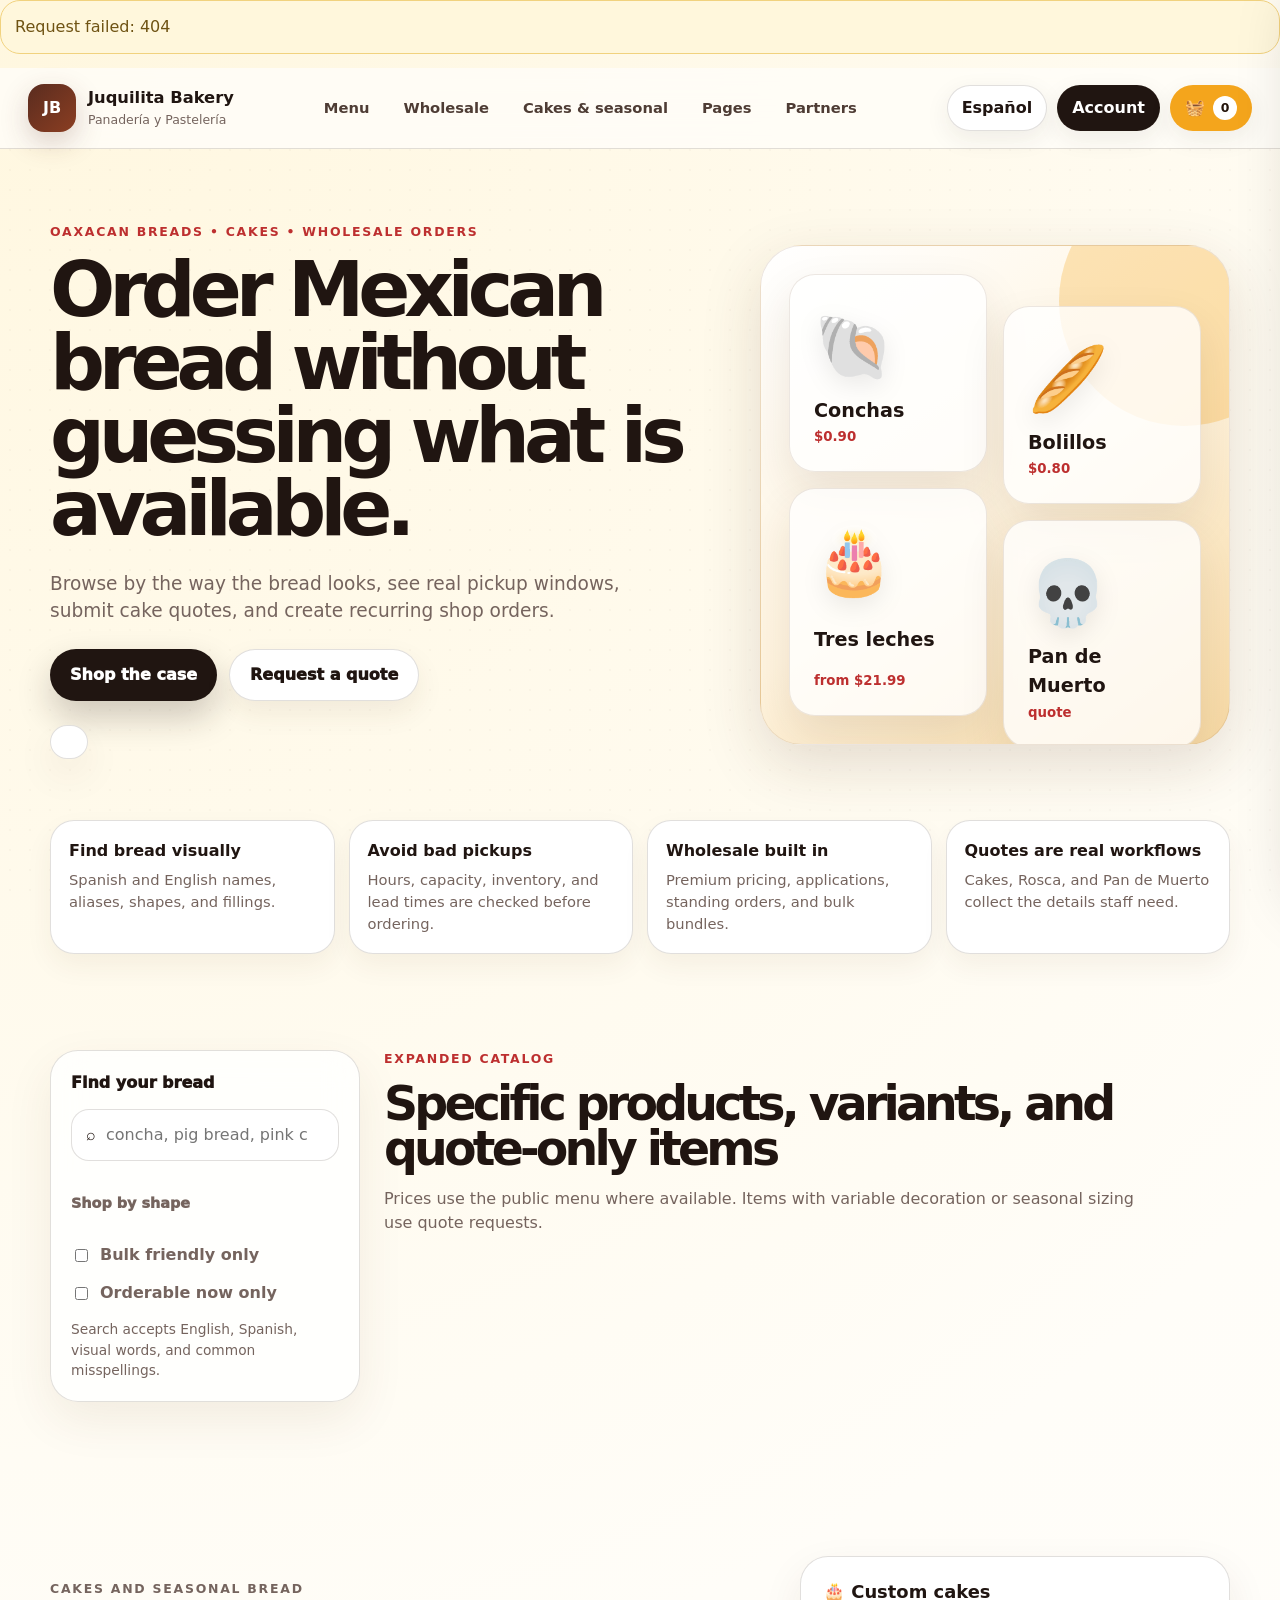
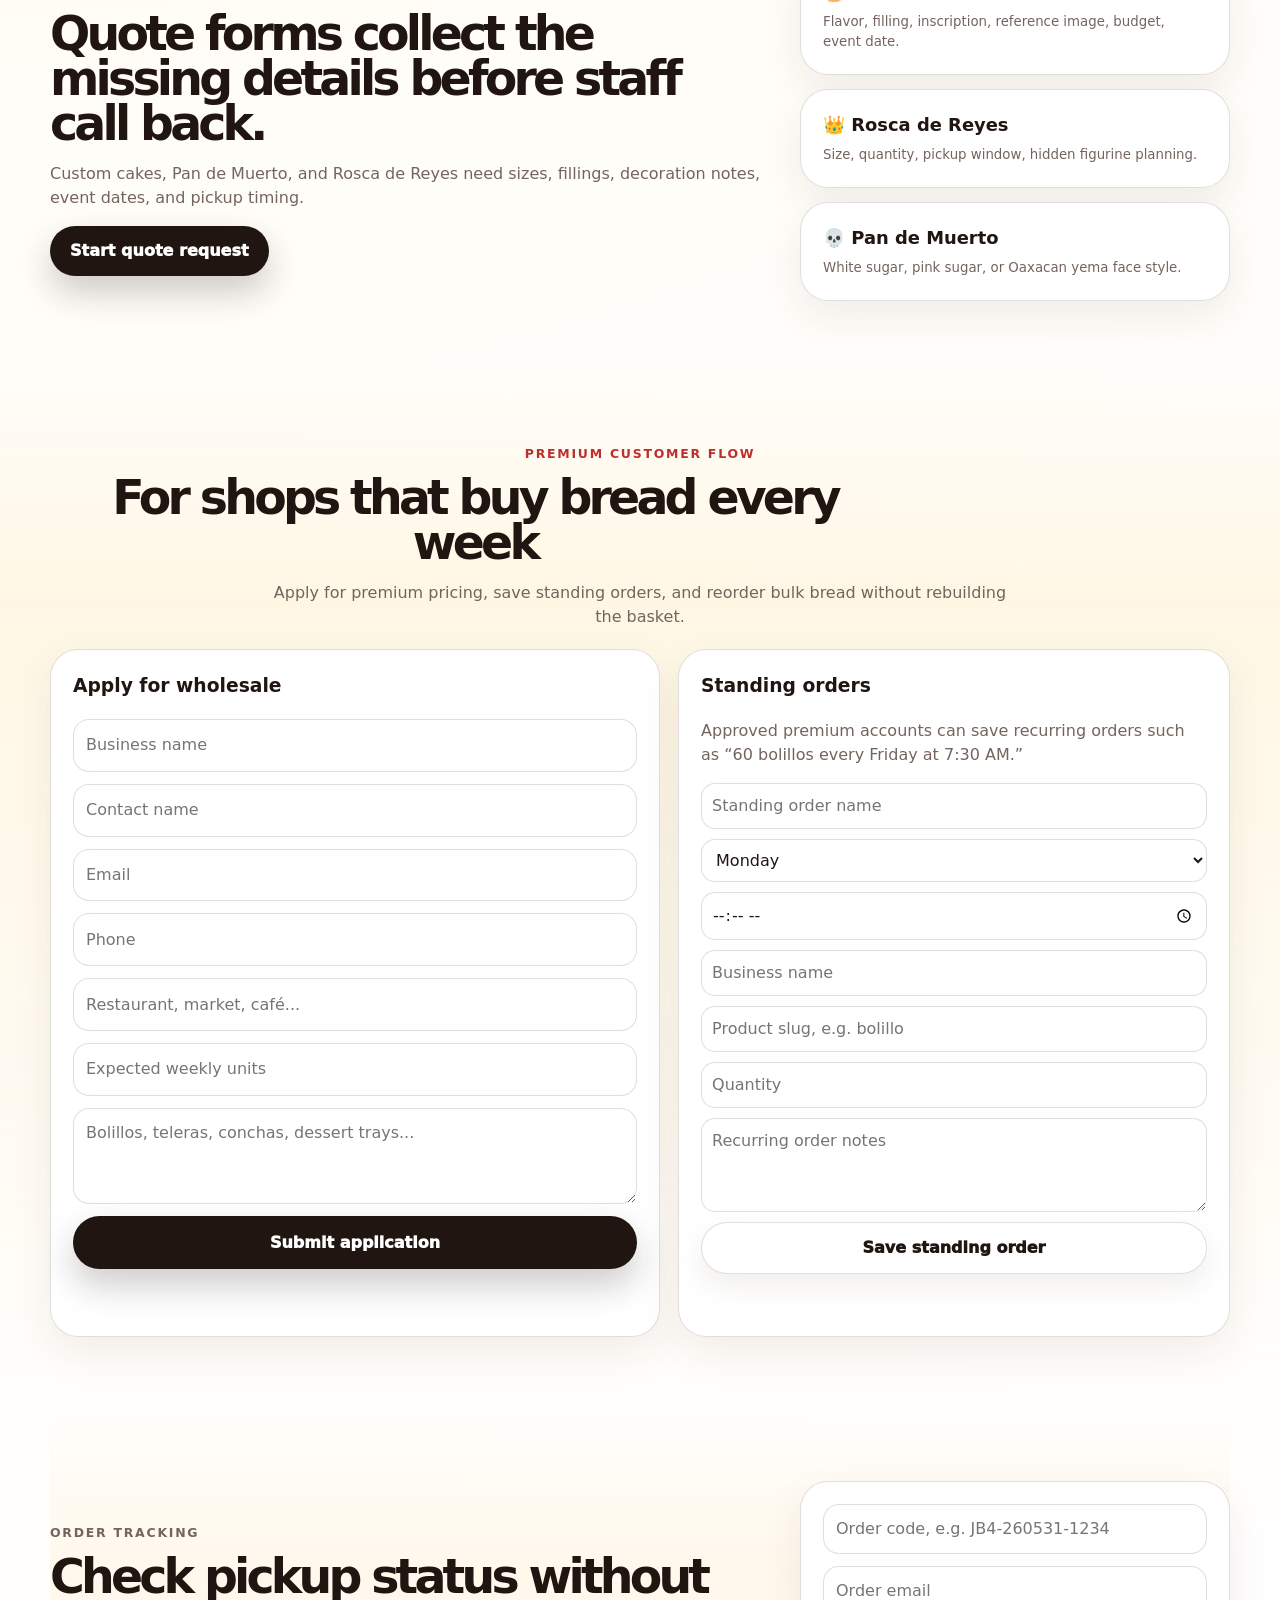
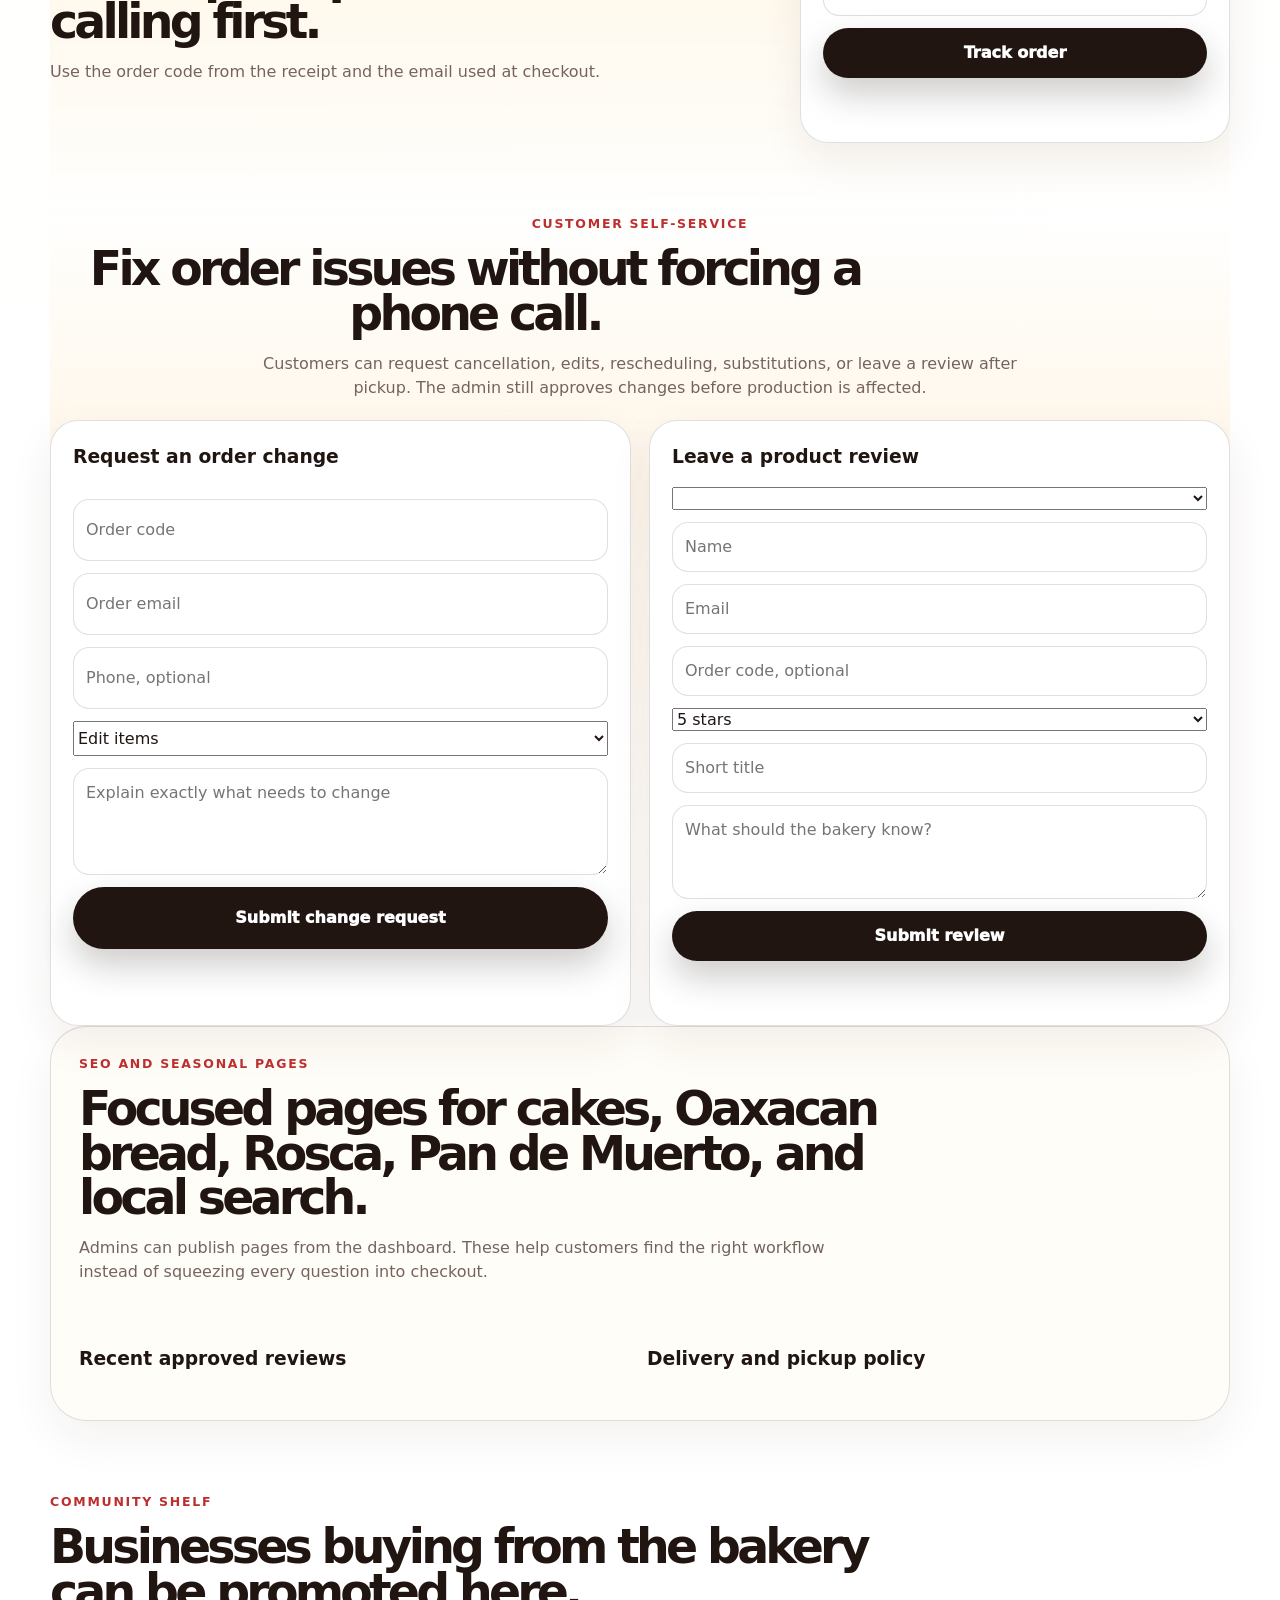
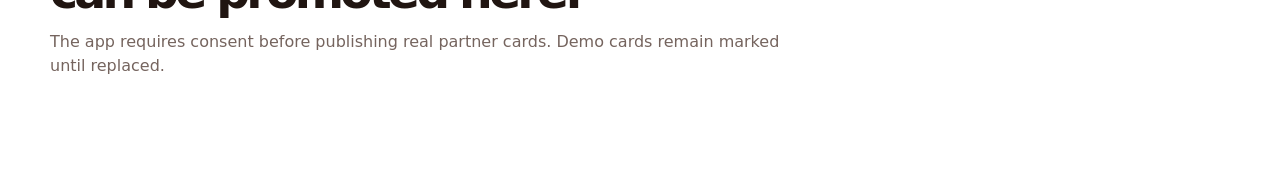
==== public/index.html @ 23509a2d "Initial Juquilita Bakery storefront" ====
<!doctype html>
<html lang="en">
<head>
  <meta charset="utf-8">
  <meta name="viewport" content="width=device-width, initial-scale=1">
  <title>Juquilita Bakery v6 | Panadería y Pastelería</title>
  <meta name="description" content="Bilingual local bakery ordering for Juquilita Bakery with retail, quote, and wholesale workflows.">

  <meta property="og:title" content="Juquilita Bakery | Panadería y Pastelería">
  <meta property="og:description" content="Order Mexican and Oaxacan breads, cakes, desserts, and seasonal specialties from Juquilita Bakery in Morristown, Tennessee.">
  <meta property="og:type" content="website">
  <meta property="og:locale" content="en_US">
  <script type="application/ld+json">
  {
    "@context": "https://schema.org",
    "@type": "Bakery",
    "name": "Juquilita Bakery",
    "alternateName": "Panadería y Pastelería Juquilita Bakery",
    "telephone": "+1-423-307-8244",
    "email": "Juquilitabakery@outlook.com",
    "address": {
      "@type": "PostalAddress",
      "streetAddress": "325 South Cumberland Street",
      "addressLocality": "Morristown",
      "addressRegion": "TN",
      "postalCode": "37813",
      "addressCountry": "US"
    },
    "servesCuisine": ["Mexican bakery", "Oaxacan bread", "Pan dulce"],
    "priceRange": "$"
  }
  </script>
  <link rel="stylesheet" href="styles.css">
</head>
<body>
  <div class="grain"></div>
  <header class="site-header">
    <a class="brand" href="#top" aria-label="Juquilita Bakery home">
      <span class="brand-mark">JB</span>
      <span><strong>Juquilita Bakery</strong><small>Panadería y Pastelería</small></span>
    </a>
    <nav class="top-nav" aria-label="Main navigation">
      <a href="#menu" data-i18n="nav_menu">Menu</a>
      <a href="#wholesale" data-i18n="nav_wholesale">Wholesale</a>
      <a href="#quotes" data-i18n="nav_quotes">Cakes & seasonal</a>
      <a href="#campaigns">Pages</a>
      <a href="#partners" data-i18n="nav_partners">Partners</a>
    </nav>
    <div class="header-actions">
      <button id="languageBtn" class="pill-btn" type="button">Español</button>
      <button id="accountBtn" class="pill-btn solid" type="button" data-i18n="account">Account</button>
      <button id="cartButton" class="cart-button" type="button" aria-label="Open cart"><span>🧺</span><b id="cartCount">0</b></button>
    </div>
  </header>

  <main id="top">
    <section class="hero section-shell">
      <div class="hero-copy">
        <p class="eyebrow" data-i18n="eyebrow">Oaxacan breads • cakes • wholesale orders</p>
        <h1 data-i18n="hero_title">Order Mexican bread without guessing what is available.</h1>
        <p class="hero-text" data-i18n="hero_text">Browse by the way the bread looks, see real pickup windows, submit cake quotes, and create recurring shop orders.</p>
        <div class="hero-actions">
          <a href="#menu" class="primary-action" data-i18n="shop_now">Shop the case</a>
          <button id="openQuoteHero" class="secondary-action" type="button" data-i18n="request_quote">Request a quote</button>
        </div>
        <div id="storeStatus" class="status-card" aria-live="polite"></div>
      </div>
      <div class="hero-board" aria-hidden="true">
        <div class="tile concha"><span>🐚</span><b>Conchas</b><small>$0.90</small></div>
        <div class="tile bolillo"><span>🥖</span><b>Bolillos</b><small>$0.80</small></div>
        <div class="tile cake"><span>🎂</span><b>Tres leches</b><small>from $21.99</small></div>
        <div class="tile muerto"><span>💀</span><b>Pan de Muerto</b><small>quote</small></div>
      </div>
    </section>

    <section class="pain-strip section-shell" aria-label="Checkout improvements">
      <article><strong data-i18n="pain_1_title">Find bread visually</strong><span data-i18n="pain_1">Spanish and English names, aliases, shapes, and fillings.</span></article>
      <article><strong data-i18n="pain_2_title">Avoid bad pickups</strong><span data-i18n="pain_2">Hours, capacity, inventory, and lead times are checked before ordering.</span></article>
      <article><strong data-i18n="pain_3_title">Wholesale built in</strong><span data-i18n="pain_3">Premium pricing, applications, standing orders, and bulk bundles.</span></article>
      <article><strong data-i18n="pain_4_title">Quotes are real workflows</strong><span data-i18n="pain_4">Cakes, Rosca, and Pan de Muerto collect the details staff need.</span></article>
    </section>

    <section id="menu" class="section-shell menu-layout">
      <aside class="filters-panel">
        <div class="panel-title"><span data-i18n="find_bread">Find your bread</span><small id="productCount"></small></div>
        <label class="search-box"><span>⌕</span><input id="searchInput" type="search" autocomplete="off" placeholder="concha, pig bread, pink cookie, bolillo"></label>
        <div id="categoryChips" class="chip-grid"></div>
        <div class="panel-title small-title"><span>Shop by shape</span></div>
        <div id="visualChips" class="chip-grid visual-chip-grid"></div>
        <label class="checkline"><input id="bulkOnly" type="checkbox"> <span data-i18n="bulk_friendly">Bulk friendly only</span></label>
        <label class="checkline"><input id="orderableOnly" type="checkbox"> <span data-i18n="orderable_now">Orderable now only</span></label>
        <div class="mini-note" data-i18n="search_note">Search accepts English, Spanish, visual words, and common misspellings.</div>
      </aside>

      <div class="menu-main">
        <div class="section-heading">
          <p class="eyebrow" data-i18n="catalog_eyebrow">Expanded catalog</p>
          <h2 data-i18n="catalog_title">Specific products, variants, and quote-only items</h2>
          <p data-i18n="catalog_copy">Prices use the public menu where available. Items with variable decoration or seasonal sizing use quote requests.</p>
        </div>
        <div id="promoRail" class="promo-rail"></div>
        <div id="bundleRail" class="bundle-rail"></div>
        <div id="bakeryCaseRail" class="bakery-case-rail"></div>
        <div id="campaignCapacity" class="campaign-capacity"></div>
        <div id="productGrid" class="product-grid" aria-live="polite"></div>
      </div>
    </section>

    <section id="quotes" class="section-shell split-section">
      <div>
        <p class="eyebrow" data-i18n="quote_eyebrow">Cakes and seasonal bread</p>
        <h2 data-i18n="quote_title">Quote forms collect the missing details before staff call back.</h2>
        <p data-i18n="quote_copy">Custom cakes, Pan de Muerto, and Rosca de Reyes need sizes, fillings, decoration notes, event dates, and pickup timing.</p>
        <button class="primary-action" id="openQuoteSection" type="button" data-i18n="start_quote">Start quote request</button>
      </div>
      <div class="quote-card-stack">
        <article><b>🎂 <span data-i18n="cake_quote">Custom cakes</span></b><small data-i18n="cake_quote_desc">Flavor, filling, inscription, reference image, budget, event date.</small></article>
        <article><b>👑 Rosca de Reyes</b><small data-i18n="rosca_quote_desc">Size, quantity, pickup window, hidden figurine planning.</small></article>
        <article><b>💀 Pan de Muerto</b><small data-i18n="muerto_quote_desc">White sugar, pink sugar, or Oaxacan yema face style.</small></article>
      </div>
    </section>

    <section id="wholesale" class="section-shell wholesale-section">
      <div class="section-heading centered">
        <p class="eyebrow" data-i18n="wholesale_eyebrow">Premium customer flow</p>
        <h2 data-i18n="wholesale_title">For shops that buy bread every week</h2>
        <p data-i18n="wholesale_copy">Apply for premium pricing, save standing orders, and reorder bulk bread without rebuilding the basket.</p>
      </div>
      <div class="wholesale-grid">
        <form id="wholesaleForm" class="elevated-form">
          <h3 data-i18n="apply_wholesale">Apply for wholesale</h3>
          <input name="business_name" placeholder="Business name" required>
          <input name="contact_name" placeholder="Contact name" required>
          <input name="email" placeholder="Email" type="email" required>
          <input name="phone" placeholder="Phone" required>
          <input name="business_type" placeholder="Restaurant, market, café..." required>
          <input name="expected_weekly_units" type="number" min="0" placeholder="Expected weekly units">
          <textarea name="requested_products" placeholder="Bolillos, teleras, conchas, dessert trays..."></textarea>
          <button class="primary-action" type="submit" data-i18n="submit_application">Submit application</button>
          <p id="wholesaleMessage" class="form-message"></p>
        </form>
        <div class="standing-card">
          <h3 data-i18n="standing_orders">Standing orders</h3>
          <p data-i18n="standing_copy">Approved premium accounts can save recurring orders such as “60 bolillos every Friday at 7:30 AM.”</p>
          <div id="standingOrders"></div>
          <form id="standingOrderForm" class="admin-form standing-order-form">
            <input name="name" placeholder="Standing order name">
            <select name="weekday"><option value="0">Monday</option><option value="1">Tuesday</option><option value="2">Wednesday</option><option value="3">Thursday</option><option value="4">Friday</option><option value="5">Saturday</option><option value="6">Sunday</option></select>
            <input name="pickup_time" type="time" step="1800">
            <input name="business_name" placeholder="Business name">
            <input name="product_slug" placeholder="Product slug, e.g. bolillo">
            <input name="quantity" type="number" min="1" placeholder="Quantity">
            <textarea name="notes" placeholder="Recurring order notes"></textarea>
            <button class="secondary-action" type="submit">Save standing order</button>
            <p id="standingOrderMessage" class="form-message"></p>
          </form>
        </div>
      </div>
    </section>

    <section id="tracking" class="section-shell split-section tracking-section">
      <div>
        <p class="eyebrow">Order tracking</p>
        <h2>Check pickup status without calling first.</h2>
        <p>Use the order code from the receipt and the email used at checkout.</p>
      </div>
      <form id="trackOrderForm" class="elevated-form">
        <input name="code" placeholder="Order code, e.g. JB4-260531-1234" required>
        <input name="email" type="email" placeholder="Order email" required>
        <button class="primary-action" type="submit">Track order</button>
        <div id="trackOrderResult" class="form-message"></div>
      </form>
    </section>



    <section id="selfservice" class="section-shell selfservice-section">
      <div class="section-heading centered">
        <p class="eyebrow">Customer self-service</p>
        <h2>Fix order issues without forcing a phone call.</h2>
        <p>Customers can request cancellation, edits, rescheduling, substitutions, or leave a review after pickup. The admin still approves changes before production is affected.</p>
      </div>
      <div class="selfservice-grid">
        <form id="orderChangeForm" class="elevated-form">
          <h3>Request an order change</h3>
          <input name="order_code" placeholder="Order code" required>
          <input name="email" type="email" placeholder="Order email" required>
          <input name="phone" placeholder="Phone, optional">
          <select name="request_type"><option value="edit">Edit items</option><option value="reschedule">Reschedule pickup</option><option value="substitution">Approve substitution</option><option value="cancel">Cancel order</option></select>
          <textarea name="reason" placeholder="Explain exactly what needs to change" required></textarea>
          <button class="primary-action" type="submit">Submit change request</button>
          <p id="orderChangeMessage" class="form-message"></p>
        </form>
        <form id="reviewForm" class="elevated-form">
          <h3>Leave a product review</h3>
          <select name="product_slug" id="reviewProduct"></select>
          <input name="customer_name" placeholder="Name" required>
          <input name="customer_email" type="email" placeholder="Email" required>
          <input name="order_code" placeholder="Order code, optional">
          <select name="rating"><option value="5">5 stars</option><option value="4">4 stars</option><option value="3">3 stars</option><option value="2">2 stars</option><option value="1">1 star</option></select>
          <input name="title" placeholder="Short title">
          <textarea name="body" placeholder="What should the bakery know?" required></textarea>
          <button class="primary-action" type="submit">Submit review</button>
          <p id="reviewMessage" class="form-message"></p>
        </form>
      </div>
    </section>

    <section id="campaigns" class="section-shell campaigns-section">
      <div class="section-heading">
        <p class="eyebrow">SEO and seasonal pages</p>
        <h2>Focused pages for cakes, Oaxacan bread, Rosca, Pan de Muerto, and local search.</h2>
        <p>Admins can publish pages from the dashboard. These help customers find the right workflow instead of squeezing every question into checkout.</p>
      </div>
      <div id="seoPagesGrid" class="campaign-grid"></div>
      <div class="grid-two compact-blocks">
        <div><h3>Recent approved reviews</h3><div id="reviewsGrid" class="review-grid"></div></div>
        <div><h3>Delivery and pickup policy</h3><div id="deliveryZones" class="delivery-grid"></div></div>
      </div>
    </section>

    <section id="partners" class="section-shell partners-section">
      <div class="section-heading">
        <p class="eyebrow" data-i18n="partners_eyebrow">Community shelf</p>
        <h2 data-i18n="partners_title">Businesses buying from the bakery can be promoted here.</h2>
        <p data-i18n="partners_copy">The app requires consent before publishing real partner cards. Demo cards remain marked until replaced.</p>
      </div>
      <div id="partnerGrid" class="partner-grid"></div>
    </section>
  </main>

  <aside id="cartDrawer" class="cart-drawer" aria-hidden="true">
    <div class="cart-header"><h2 data-i18n="basket">Basket</h2><button id="closeCart" type="button">×</button></div>
    <div id="cartItems" class="cart-items"></div>
    <div class="cart-summary">
      <label><span data-i18n="promo_code">Promo code</span><input id="promoCode" placeholder="CONCHA10"></label>
      <div class="totals"><span data-i18n="subtotal">Subtotal</span><b id="cartSubtotal">$0.00</b></div>
      <button id="checkoutToggle" class="primary-action full" type="button" data-i18n="checkout">Checkout</button>
    </div>
  </aside>
  <div id="drawerShade" class="drawer-shade"></div>

  <dialog id="accountDialog" class="app-dialog">
    <form method="dialog" class="dialog-close"><button>×</button></form>
    <div class="tabs"><button data-tab="login" class="active" type="button" data-i18n="login">Login</button><button data-tab="register" type="button" data-i18n="register">Register</button><button data-tab="reset" type="button">Reset password</button></div>
    <section data-panel="login" class="tab-panel active">
      <h2 data-i18n="login_title">Login</h2>
      <p class="mini-note" data-i18n="login_note">Demo credentials are in the README. Passwords are intentionally not prefilled.</p>
      <form id="loginForm" class="elevated-form compact">
        <input name="email" type="email" placeholder="email" autocomplete="username" required>
        <input name="password" type="password" placeholder="password" autocomplete="current-password" required>
        <button class="primary-action" type="submit" data-i18n="login">Login</button>
      </form>
    </section>
    <section data-panel="register" class="tab-panel">
      <h2 data-i18n="register_title">Create customer account</h2>
      <form id="registerForm" class="elevated-form compact">
        <input name="name" placeholder="Name" autocomplete="name" required>
        <input name="email" type="email" placeholder="Email" autocomplete="email" required>
        <input name="phone" placeholder="Phone" autocomplete="tel" required>
        <input name="password" type="password" minlength="10" placeholder="Password, 10+ characters" autocomplete="new-password" required>
        <button class="primary-action" type="submit" data-i18n="create_account">Create account</button>
      </form>
    </section>
    <section data-panel="reset" class="tab-panel">
      <h2>Password reset</h2>
      <form id="resetForm" class="elevated-form compact">
        <input name="email" type="email" placeholder="Account email" autocomplete="email" required>
        <button class="primary-action" type="submit">Queue reset message</button>
      </form>
    </section>
    <section id="accountPanel" class="account-panel"></section>
    <p id="authMessage" class="form-message"></p>
  </dialog>

  <dialog id="checkoutDialog" class="app-dialog wide">
    <form method="dialog" class="dialog-close"><button>×</button></form>
    <h2 data-i18n="checkout_title">Pickup checkout</h2>
    <form id="checkoutForm" class="checkout-form">
      <fieldset>
        <legend data-i18n="contact_info">Contact</legend>
        <input name="name" placeholder="Name" autocomplete="name" required>
        <input name="email" type="email" placeholder="Email" autocomplete="email" required>
        <input name="phone" placeholder="Phone" autocomplete="tel" required>
        <input name="business_name" placeholder="Business name for wholesale orders">
      </fieldset>
      <fieldset>
        <legend data-i18n="pickup_info">Pickup</legend>
        <input name="pickup_date" type="date" required>
        <input name="pickup_time" type="time" step="1800" required>
        <select name="payment_method">
          <option value="pay_at_pickup" data-i18n="pay_pickup">Pay at pickup</option>
          <option value="deposit_pending" data-i18n="deposit_pending">Deposit to be collected by staff</option>
          <option value="deposit_card">Create deposit payment placeholder</option>
          <option value="full_card">Create full payment placeholder</option>
        </select>
        <select name="substitution_preference">
          <option value="call_me">Call/text me before substitutions</option>
          <option value="similar_ok">Similar bread is okay</option>
          <option value="refund_item">Refund unavailable items</option>
        </select>
        <select name="customer_language">
          <option value="en">English notifications</option>
          <option value="es">Notificaciones en español</option>
        </select>
        <textarea name="notes" placeholder="Notes for the bakery"></textarea>
      </fieldset>
      <div id="checkoutReview" class="checkout-review"></div>
      <button class="primary-action full" type="submit" data-i18n="place_order">Place pickup order</button>
      <p id="checkoutMessage" class="form-message"></p>
    </form>
  </dialog>

  <dialog id="quoteDialog" class="app-dialog wide">
    <form method="dialog" class="dialog-close"><button>×</button></form>
    <h2 data-i18n="quote_dialog_title">Quote request</h2>
    <form id="quoteForm" class="checkout-form">
      <fieldset>
        <legend data-i18n="quote_item">Item</legend>
        <select name="product_slug" id="quoteProduct"></select>
        <input name="event_type" placeholder="Birthday, wedding, Día de Reyes, Día de Muertos">
        <input name="event_date" type="date">
        <input name="quantity" type="number" min="1" value="1">
      </fieldset>
      <fieldset>
        <legend data-i18n="contact_info">Contact</legend>
        <input name="customer_name" placeholder="Name" required>
        <input name="customer_email" type="email" placeholder="Email" required>
        <input name="customer_phone" placeholder="Phone" required>
        <input name="business_name" placeholder="Business name, optional">
      </fieldset>
      <fieldset>
        <legend data-i18n="details">Details</legend>
        <input name="pickup_date" type="date">
        <input name="pickup_time" type="time" step="1800">
        <input name="budget" placeholder="Budget or target range">
        <input name="flavor" placeholder="Cake flavor or bread style">
        <input name="filling" placeholder="Filling">
        <input name="inscription" placeholder="Cake inscription exactly as written">
        <label class="checkline"><input name="exact_inscription_confirmed" type="checkbox"> I checked the exact spelling for the cake inscription</label>
        <select name="complexity_tier"><option value="">Decoration complexity</option><option value="simple">Simple</option><option value="decorated">Decorated</option><option value="theme">Theme cake</option><option value="quinceanera">Quinceañera</option><option value="wedding">Wedding</option><option value="tiered">Tiered cake</option></select>
        <input name="servings" type="number" min="0" placeholder="Estimated servings">
        <input name="colors" placeholder="Colors">
        <input name="pickup_handling" placeholder="Pickup handling, refrigeration, box size, etc.">
        <input name="reference_url" placeholder="Reference image URL, optional">
        <input name="reference_image_url" placeholder="Uploaded/inspiration image URL, optional">
        <textarea name="style_notes" placeholder="Decoration notes, colors, size, figurines, packaging, deadlines"></textarea>
      </fieldset>
      <button class="primary-action full" type="submit" data-i18n="submit_quote">Submit quote request</button>
      <p id="quoteMessage" class="form-message"></p>
    </form>
  </dialog>

  <template id="productTemplate">
    <article class="product-card">
      <div class="product-art">
        <img class="product-photo" alt="" loading="lazy" decoding="async">
        <div class="photo-coming-soon" role="img" aria-label="" hidden>
          <img src="/imported/website/010-juquilita-bakery-logo.png" alt="" aria-hidden="true">
          <b>Photo coming soon</b>
        </div>
      </div>
      <div class="product-body">
        <div class="product-top"><span class="category-badge"></span><span class="stock-badge"></span></div>
        <h3></h3>
        <p></p>
        <div class="variant-box"></div>
        <div class="allergen-row"></div>
        <div class="product-trust"></div>
        <div class="product-actions"><button class="favorite-btn" type="button">♡ Save</button><button class="details-btn" type="button">Details</button></div>
        <div class="product-foot"><b class="price"></b><button type="button"></button></div>
        <small class="source-line"></small>
      </div>
    </article>
  </template>

  <dialog id="productDialog" class="app-dialog wide">
    <form method="dialog" class="dialog-close"><button>×</button></form>
    <div id="productDetails"></div>
  </dialog>

  <script src="app.js"></script>
</body>
</html>
---- public/styles.css ----
:root{
  --ink:#201511;
  --muted:#75645e;
  --paper:#fffdf8;
  --cream:#fff4df;
  --masa:#f4d08a;
  --marigold:#f4a51c;
  --chile:#bd2f2f;
  --cacao:#5a2c1f;
  --nopal:#28745a;
  --rose:#d86b85;
  --sky:#eaf8ff;
  --line:rgba(42,28,19,.14);
  --shadow:0 20px 60px rgba(73,40,20,.15);
  --radius:28px;
}
*{box-sizing:border-box}
html{scroll-behavior:smooth}
body{margin:0;font-family:Inter,ui-sans-serif,system-ui,-apple-system,Segoe UI,Roboto,Arial,sans-serif;color:var(--ink);background:radial-gradient(circle at top left,#fff7df 0,#fffdf8 34%,#fff 72%);line-height:1.5;min-height:100vh}
button,input,select,textarea{font:inherit;color:inherit}
button{cursor:pointer}
a{color:inherit;text-decoration:none}
.grain{position:fixed;inset:0;pointer-events:none;opacity:.35;background-image:radial-gradient(rgba(94,57,26,.08) 1px,transparent 1px);background-size:20px 20px;z-index:-1}
.site-header{position:sticky;top:0;z-index:40;display:flex;align-items:center;gap:22px;justify-content:space-between;padding:16px 28px;background:rgba(255,253,248,.84);backdrop-filter:blur(18px);border-bottom:1px solid var(--line)}
.brand{display:flex;align-items:center;gap:12px;min-width:max-content}.brand-mark{width:48px;height:48px;border-radius:16px;background:linear-gradient(135deg,var(--cacao),#8b3e22);color:#fff;display:grid;place-items:center;font-weight:900;box-shadow:0 10px 28px rgba(90,44,31,.22)}.brand strong{display:block;font-size:1.02rem}.brand small{display:block;color:var(--muted);font-size:.78rem;margin-top:1px}.top-nav{display:flex;gap:10px;align-items:center;justify-content:center;flex-wrap:wrap}.top-nav a{padding:10px 12px;border-radius:999px;color:#4e3c34;font-weight:700;font-size:.92rem}.top-nav a:hover,.top-nav .admin-link{background:#fff0d2}.header-actions{display:flex;gap:10px;align-items:center}.pill-btn,.cart-button{border:1px solid var(--line);background:#fff;padding:10px 14px;border-radius:999px;font-weight:800;box-shadow:0 8px 24px rgba(52,32,20,.08)}.pill-btn.solid{background:var(--ink);color:white}.cart-button{display:flex;align-items:center;gap:8px;background:var(--marigold);color:#24140a;border-color:transparent}.cart-button b{min-width:24px;height:24px;border-radius:999px;background:#fff;display:grid;place-items:center;font-size:.78rem}.section-shell{width:min(1180px,calc(100% - 32px));margin:0 auto}.hero{display:grid;grid-template-columns:minmax(0,1fr) 470px;gap:38px;align-items:center;padding:74px 0 36px}.eyebrow{text-transform:uppercase;letter-spacing:.14em;font-weight:900;color:var(--chile);font-size:.78rem;margin:0 0 12px}.hero h1,.section-heading h2,.split-section h2{font-size:clamp(2.4rem,6vw,5.7rem);line-height:.95;margin:0;letter-spacing:-.08em;max-width:850px}.hero-text{font-size:1.16rem;color:var(--muted);max-width:620px;margin:24px 0}.hero-actions{display:flex;gap:12px;flex-wrap:wrap}.primary-action,.secondary-action{border:0;border-radius:999px;padding:13px 20px;font-weight:950;display:inline-flex;align-items:center;justify-content:center;gap:8px}.primary-action{background:var(--ink);color:white;box-shadow:0 16px 34px rgba(32,21,17,.22)}.secondary-action{background:#fff;border:1px solid var(--line);box-shadow:0 12px 28px rgba(80,45,20,.08)}.primary-action.full{width:100%}.status-card{margin-top:24px;background:#fff;border:1px solid var(--line);border-radius:22px;padding:16px 18px;box-shadow:0 15px 40px rgba(76,43,17,.08);display:inline-flex;gap:12px;align-items:center}.status-dot{width:12px;height:12px;border-radius:50%;background:var(--nopal);box-shadow:0 0 0 7px rgba(40,116,90,.12)}.status-dot.closed{background:var(--chile);box-shadow:0 0 0 7px rgba(189,47,47,.12)}.hero-board{min-height:500px;border-radius:42px;background:linear-gradient(145deg,#fff 0,#fff4df 52%,#f7d9a3 100%);border:1px solid rgba(98,53,18,.12);box-shadow:var(--shadow);position:relative;overflow:hidden;padding:28px;display:grid;grid-template-columns:1fr 1fr;gap:16px}.hero-board:before{content:"";position:absolute;inset:-70px -80px auto auto;width:250px;height:250px;border-radius:50%;background:rgba(244,165,28,.28)}.tile{position:relative;border-radius:26px;background:rgba(255,255,255,.78);border:1px solid rgba(100,59,26,.12);padding:24px;display:flex;flex-direction:column;justify-content:space-between;box-shadow:0 20px 45px rgba(68,40,20,.1)}.tile span{font-size:4rem;filter:drop-shadow(0 8px 12px rgba(0,0,0,.08))}.tile b{font-size:1.2rem}.tile small{font-weight:900;color:var(--chile)}.tile.bolillo,.tile.muerto{transform:translateY(32px)}.pain-strip{display:grid;grid-template-columns:repeat(4,1fr);gap:14px;padding:18px 0 62px}.pain-strip article{background:#fff;border:1px solid var(--line);border-radius:24px;padding:18px;box-shadow:0 12px 28px rgba(80,45,20,.06)}.pain-strip strong{display:block;font-size:1rem}.pain-strip span{display:block;color:var(--muted);font-size:.92rem;margin-top:6px}.menu-layout{display:grid;grid-template-columns:310px minmax(0,1fr);gap:24px;align-items:start;padding:34px 0 82px}.filters-panel{position:sticky;top:94px;background:rgba(255,255,255,.82);border:1px solid var(--line);border-radius:var(--radius);padding:20px;box-shadow:0 18px 48px rgba(84,45,18,.08);backdrop-filter:blur(16px)}.panel-title{display:flex;justify-content:space-between;align-items:baseline;font-weight:950;margin-bottom:14px}.panel-title small{color:var(--muted);font-weight:800}.search-box{display:flex;align-items:center;gap:8px;background:#fff;border:1px solid var(--line);border-radius:18px;padding:12px 14px;margin-bottom:14px}.search-box input{border:0;outline:0;background:transparent;width:100%}.chip-grid{display:grid;gap:8px}.chip{border:1px solid var(--line);background:#fff;border-radius:999px;padding:9px 12px;text-align:left;font-weight:800;color:#4e3c34}.chip.active{background:var(--ink);color:#fff}.checkline{display:flex;gap:9px;align-items:center;margin-top:14px;color:var(--muted);font-weight:750}.mini-note{font-size:.86rem;color:var(--muted);margin-top:14px}.section-heading{margin-bottom:20px}.section-heading h2,.split-section h2{font-size:clamp(2rem,3.7vw,4rem)}.section-heading p:not(.eyebrow),.split-section p{color:var(--muted);max-width:760px}.centered{text-align:center}.centered p{margin-left:auto;margin-right:auto}.promo-rail,.bundle-rail{display:grid;grid-template-columns:repeat(auto-fit,minmax(220px,1fr));gap:12px;margin-bottom:14px}.promo-card,.bundle-card{background:#201511;color:#fff;border-radius:22px;padding:16px;box-shadow:0 12px 30px rgba(32,21,17,.15)}.bundle-card{background:#fff;color:var(--ink);border:1px solid var(--line)}.promo-card small,.bundle-card small{display:block;color:rgba(255,255,255,.7);margin-top:4px}.bundle-card small{color:var(--muted)}.bundle-card button{margin-top:12px;border:0;background:#fff0d2;border-radius:999px;padding:8px 12px;font-weight:900}.product-grid{display:grid;grid-template-columns:repeat(auto-fill,minmax(255px,1fr));gap:16px}.product-card{background:#fff;border:1px solid var(--line);border-radius:30px;overflow:hidden;box-shadow:0 16px 38px rgba(64,36,17,.08);display:flex;flex-direction:column;min-height:415px}.product-art{height:146px;background:radial-gradient(circle at 26% 25%,rgba(255,255,255,.8),transparent 32%),linear-gradient(135deg,#fff4df,#f3b15a);display:grid;place-items:center;position:relative}.product-art:after{content:"";position:absolute;inset:auto 18px 14px 18px;height:18px;border-radius:50%;background:rgba(83,42,15,.11);filter:blur(4px)}.product-art span{font-size:4.4rem;z-index:1}.product-body{padding:16px;display:flex;flex-direction:column;gap:10px;flex:1}.product-top{display:flex;justify-content:space-between;gap:8px;align-items:center}.category-badge,.stock-badge{font-size:.72rem;font-weight:950;border-radius:999px;padding:5px 8px;background:#fff1d5;color:#5c371c}.stock-badge.low{background:#ffe4e4;color:#8c1b1b}.stock-badge.quote{background:#e9f7ef;color:#12603f}.product-card h3{margin:0;font-size:1.12rem;line-height:1.15}.product-card p{margin:0;color:var(--muted);font-size:.91rem}.variant-box{display:grid;gap:6px;margin-top:auto}.variant-box select{width:100%;border:1px solid var(--line);border-radius:14px;padding:9px;background:#fff}.product-foot{display:flex;gap:10px;align-items:center;justify-content:space-between;margin-top:4px}.price{font-size:1.16rem}.product-foot button{border:0;background:var(--ink);color:#fff;border-radius:999px;padding:10px 13px;font-weight:950}.product-foot button.quote{background:var(--nopal)}.source-line{color:#9b867a;font-size:.72rem}.split-section,.wholesale-section,.partners-section{padding:72px 0}.split-section{display:grid;grid-template-columns:minmax(0,1fr) 430px;gap:32px;align-items:center}.quote-card-stack{display:grid;gap:14px}.quote-card-stack article,.standing-card,.elevated-form{background:#fff;border:1px solid var(--line);border-radius:28px;padding:22px;box-shadow:0 16px 42px rgba(75,42,20,.08)}.quote-card-stack b{display:block;font-size:1.12rem}.quote-card-stack small{display:block;color:var(--muted);margin-top:6px}.wholesale-section{background:linear-gradient(180deg,transparent,#fff7e4 22%,transparent);width:100%;max-width:none}.wholesale-section>.section-heading,.wholesale-grid{width:min(1180px,calc(100% - 32px));margin-left:auto;margin-right:auto}.wholesale-grid{display:grid;grid-template-columns:1.05fr .95fr;gap:18px}.elevated-form{display:grid;gap:12px}.elevated-form.compact{box-shadow:none;border:0;padding:0}.elevated-form h3{margin:0 0 4px}.elevated-form input,.elevated-form textarea,.checkout-form input,.checkout-form textarea,.checkout-form select{width:100%;border:1px solid var(--line);border-radius:16px;padding:12px;background:#fff;outline-color:var(--marigold)}textarea{min-height:94px;resize:vertical}.form-message{min-height:22px;font-weight:850;color:var(--nopal);margin:8px 0 0}.form-message.error{color:var(--chile)}.standing-card h3{margin-top:0}.standing-card p{color:var(--muted)}.standing-list{display:grid;gap:10px}.standing-list article{background:#fff8eb;border:1px solid var(--line);border-radius:18px;padding:12px}.partner-grid{display:grid;grid-template-columns:repeat(auto-fit,minmax(240px,1fr));gap:16px}.partner-card{background:#fff;border:1px solid var(--line);border-radius:28px;padding:20px;box-shadow:0 16px 38px rgba(64,36,17,.08)}.partner-card h3{margin:.2rem 0}.partner-card p{color:var(--muted)}.partner-card .demo{display:inline-block;background:#ffe4e4;color:#8c1b1b;border-radius:999px;padding:4px 8px;font-size:.72rem;font-weight:950}.cart-drawer{position:fixed;top:0;right:0;width:min(430px,100%);height:100vh;background:#fff;z-index:70;box-shadow:-20px 0 60px rgba(32,21,17,.22);transform:translateX(110%);transition:.24s ease;display:flex;flex-direction:column}.cart-drawer.open{transform:none}.drawer-shade{position:fixed;inset:0;background:rgba(32,21,17,.35);z-index:60;display:none}.drawer-shade.open{display:block}.cart-header{display:flex;justify-content:space-between;align-items:center;padding:20px;border-bottom:1px solid var(--line)}.cart-header h2{margin:0}.cart-header button{border:0;background:#fff0d2;border-radius:50%;width:38px;height:38px;font-size:1.5rem}.cart-items{padding:16px;overflow:auto;flex:1;display:grid;gap:12px}.cart-line{border:1px solid var(--line);border-radius:20px;padding:12px;background:#fffaf0}.cart-line-top{display:flex;justify-content:space-between;gap:12px}.cart-line small{color:var(--muted)}.qty-row{display:flex;gap:8px;align-items:center;margin-top:10px}.qty-row button{border:1px solid var(--line);background:#fff;border-radius:10px;width:32px;height:32px;font-weight:950}.cart-summary{border-top:1px solid var(--line);padding:18px;display:grid;gap:12px}.cart-summary label{display:grid;gap:6px;font-weight:850;color:var(--muted)}.cart-summary input{border:1px solid var(--line);border-radius:14px;padding:11px}.totals{display:flex;justify-content:space-between;font-size:1.1rem}.app-dialog{width:min(560px,calc(100% - 24px));border:0;border-radius:32px;padding:28px;box-shadow:0 24px 80px rgba(32,21,17,.28);background:#fff}.app-dialog.wide{width:min(860px,calc(100% - 24px))}.app-dialog::backdrop{background:rgba(32,21,17,.45);backdrop-filter:blur(4px)}.dialog-close{position:absolute;right:16px;top:16px}.dialog-close button{border:0;width:38px;height:38px;border-radius:50%;background:#fff0d2;font-size:1.35rem}.tabs{display:flex;gap:8px;margin-bottom:16px}.tabs button{border:1px solid var(--line);background:#fff;border-radius:999px;padding:9px 14px;font-weight:900}.tabs button.active{background:var(--ink);color:#fff}.tab-panel{display:none}.tab-panel.active{display:block}.account-panel{margin-top:18px;border-top:1px solid var(--line);padding-top:18px}.account-card{background:#fff8eb;border:1px solid var(--line);border-radius:20px;padding:14px}.checkout-form{display:grid;gap:16px}.checkout-form fieldset{border:1px solid var(--line);border-radius:24px;padding:18px;display:grid;grid-template-columns:repeat(2,1fr);gap:12px}.checkout-form legend{font-weight:950;padding:0 8px}.checkout-form textarea,.checkout-form input[name="reference_url"],.checkout-form input[name="inscription"]{grid-column:1/-1}.checkout-review{background:#fff8eb;border:1px solid var(--line);border-radius:20px;padding:14px}.review-line{display:flex;justify-content:space-between;gap:12px;margin:6px 0}.empty-state{background:#fff;border:1px dashed var(--line);border-radius:24px;padding:24px;text-align:center;color:var(--muted)}
body.admin-page{background:#f7f2ea}.admin-shell{width:min(1440px,calc(100% - 28px));margin:0 auto;padding:24px 0 70px}.admin-hero{display:flex;justify-content:space-between;gap:16px;align-items:center;background:#fff;border:1px solid var(--line);border-radius:30px;padding:22px;box-shadow:var(--shadow);margin-bottom:18px}.admin-hero h1{margin:0;font-size:clamp(2rem,4vw,3.7rem);letter-spacing:-.06em}.admin-grid{display:grid;grid-template-columns:270px minmax(0,1fr);gap:18px}.admin-sidebar{position:sticky;top:88px;background:#fff;border:1px solid var(--line);border-radius:26px;padding:16px;height:max-content}.admin-sidebar button{display:block;width:100%;text-align:left;border:0;background:transparent;border-radius:14px;padding:11px 12px;font-weight:900;color:#5e4a41}.admin-sidebar button.active{background:var(--ink);color:#fff}.admin-main{display:grid;gap:18px}.metric-grid{display:grid;grid-template-columns:repeat(auto-fit,minmax(170px,1fr));gap:12px}.metric{background:#fff;border:1px solid var(--line);border-radius:22px;padding:16px;box-shadow:0 12px 28px rgba(80,45,20,.06)}.metric b{font-size:1.8rem;display:block}.admin-panel{background:#fff;border:1px solid var(--line);border-radius:26px;padding:18px;box-shadow:0 12px 30px rgba(80,45,20,.06);overflow:hidden}.admin-panel h2{margin:0 0 14px}.admin-section{display:none}.admin-section.active{display:block}.table-wrap{overflow:auto}.data-table{width:100%;border-collapse:collapse;font-size:.9rem}.data-table th,.data-table td{padding:10px;border-bottom:1px solid var(--line);text-align:left;vertical-align:top}.data-table th{font-size:.78rem;text-transform:uppercase;letter-spacing:.08em;color:var(--muted)}.data-table select,.data-table input,.data-table textarea{border:1px solid var(--line);border-radius:10px;padding:8px;background:#fff}.small-button{border:0;border-radius:999px;background:var(--ink);color:#fff;padding:8px 12px;font-weight:900}.grid-two{display:grid;grid-template-columns:1fr 1fr;gap:14px}.admin-form{display:grid;gap:10px}.admin-form input,.admin-form textarea,.admin-form select{width:100%;border:1px solid var(--line);border-radius:14px;padding:10px;background:#fff}.warning-box{background:#fff7dc;border:1px solid #f1d27e;border-radius:20px;padding:14px;color:#6f5313;margin-bottom:14px}.danger-text{color:var(--chile);font-weight:900}.success-text{color:var(--nopal);font-weight:900}
@media(max-width:960px){.site-header{flex-wrap:wrap}.top-nav{order:3;width:100%;justify-content:flex-start}.hero,.menu-layout,.split-section,.wholesale-grid,.admin-grid,.grid-two{grid-template-columns:1fr}.filters-panel,.admin-sidebar{position:static}.hero-board{min-height:380px}.pain-strip{grid-template-columns:1fr 1fr}.checkout-form fieldset{grid-template-columns:1fr}}
@media(max-width:620px){.site-header{padding:12px 14px}.brand small,.top-nav a.admin-link{display:none}.section-shell{width:min(100% - 20px,1180px)}.hero h1{font-size:2.55rem}.hero-board{grid-template-columns:1fr 1fr;padding:14px}.tile{padding:14px}.tile span{font-size:2.7rem}.pain-strip{grid-template-columns:1fr}.product-grid{grid-template-columns:1fr}.header-actions{width:100%;justify-content:space-between}.cart-drawer{width:100%}.admin-hero{display:block}.app-dialog{padding:22px 16px}}

.admin-toolbar{display:grid;grid-template-columns:180px 180px minmax(220px,1fr) auto;gap:10px;margin:0 0 14px}.admin-toolbar input,.admin-toolbar select{border:1px solid var(--line);border-radius:14px;padding:10px;background:#fff}.metric-grid.compact{margin:0 0 14px}.thumb{width:74px;height:56px;object-fit:cover;border-radius:12px;border:1px solid var(--line);background:#fff8eb}.standing-order-form{margin-top:16px}.tracking-section{background:linear-gradient(180deg,transparent,#fff8eb 40%,transparent)}code{background:#fff3d6;border:1px solid var(--line);border-radius:8px;padding:1px 6px}.receipt-page{background:#f8f4ed;color:#231914}.receipt{width:min(820px,calc(100% - 28px));margin:28px auto;background:#fff;border:1px solid var(--line);border-radius:24px;padding:28px;box-shadow:var(--shadow)}.receipt header{border-bottom:2px solid var(--ink);margin-bottom:18px}.receipt h1{font-family:Georgia,serif;font-size:2.4rem;margin:.1rem 0}.receipt-meta{display:grid;grid-template-columns:repeat(auto-fit,minmax(160px,1fr));gap:12px;margin-bottom:16px}.receipt-meta div{background:#fff8eb;border:1px solid var(--line);border-radius:16px;padding:12px}.receipt-meta b,.receipt-meta span{display:block}.receipt-totals{margin-left:auto;width:min(340px,100%)}.receipt-totals p{display:flex;justify-content:space-between;border-bottom:1px solid var(--line);padding:8px 0;margin:0}.receipt footer{margin-top:22px;border-top:1px solid var(--line);padding-top:14px;color:var(--muted)}.ticket ol{font-size:1.15rem;line-height:1.5}.ticket li{margin-bottom:10px}.no-print{margin-top:18px}@media print{.site-header,.no-print,.admin-sidebar,.admin-toolbar{display:none!important}.receipt{box-shadow:none;border:0;margin:0;width:100%;padding:0}.receipt-page{background:#fff}.admin-grid{display:block}.admin-shell{width:100%;padding:0}.admin-panel{box-shadow:none;border:0}}
@media(max-width:780px){.admin-toolbar{grid-template-columns:1fr}.thumb{width:58px;height:46px}}

/* v4 customer self-service, campaign, review, and label polish */
.selfservice-section{background:linear-gradient(180deg,transparent,#fff8ed 24%,transparent)}.selfservice-grid{display:grid;grid-template-columns:1fr 1fr;gap:18px}.campaigns-section{background:#fffdf8;border:1px solid var(--line);border-radius:36px;padding:28px;box-shadow:0 18px 46px rgba(75,42,20,.06)}.campaign-grid{display:grid;grid-template-columns:repeat(auto-fit,minmax(220px,1fr));gap:14px;margin:20px 0}.campaign-card{display:grid;gap:8px;text-decoration:none;color:inherit;background:#fff;border:1px solid var(--line);border-radius:24px;padding:18px;box-shadow:0 12px 28px rgba(80,45,20,.06)}.campaign-card b{font-size:1.05rem}.campaign-card small{color:var(--muted);line-height:1.35}.campaign-card span{font-weight:900;color:var(--nopal);font-size:.82rem}.compact-blocks{margin-top:22px}.review-grid,.delivery-grid{display:grid;gap:10px}.review-card,.delivery-card{background:#fff;border:1px solid var(--line);border-radius:18px;padding:14px}.review-card b{color:#9b5d00;letter-spacing:.06em}.review-card strong,.delivery-card b{display:block;margin:4px 0}.review-card p,.delivery-card p{color:var(--muted);margin:.4rem 0}.delivery-card span{display:inline-block;border-radius:999px;background:#fff2ce;padding:3px 8px;font-size:.75rem;font-weight:900}.product-actions{display:flex;gap:8px;margin:10px 0}.favorite-btn,.details-btn,.small-inline{border:1px solid var(--line);background:#fff;border-radius:999px;padding:7px 10px;font-weight:900;color:#5e4a41}.allergen-row{display:flex;gap:6px;flex-wrap:wrap;min-height:22px}.allergen-row span{background:#f0f7ec;border:1px solid #d4e9cb;border-radius:999px;padding:3px 8px;font-size:.72rem;font-weight:900;color:#315c2a}.detail-layout{display:grid;grid-template-columns:300px minmax(0,1fr);gap:24px}.product-art.large{height:280px;border-radius:30px}.seo-page{padding-top:48px}.seo-page h1{font-size:clamp(2.4rem,6vw,5rem);letter-spacing:-.06em}.seo-card{background:#fff;border:1px solid var(--line);border-radius:28px;padding:22px;box-shadow:0 14px 38px rgba(75,42,20,.06);margin:16px 0}.label-sheet{width:min(1100px,calc(100% - 28px));margin:24px auto}.label-grid{display:grid;grid-template-columns:repeat(auto-fit,minmax(260px,1fr));gap:12px}.bag-label{background:#fff;border:2px solid #111;border-radius:12px;padding:14px;min-height:220px;break-inside:avoid}.bag-label h2{font-size:1.4rem;margin:0 0 8px}.bag-label ul{padding-left:18px}.admin-panel pre{white-space:pre-wrap;background:#fff8eb;border:1px solid var(--line);border-radius:14px;padding:10px}.margin-bad{color:var(--chile);font-weight:950}.margin-good{color:var(--nopal);font-weight:950}@media(max-width:860px){.selfservice-grid,.detail-layout{grid-template-columns:1fr}.campaigns-section{padding:18px}.product-art.large{height:220px}}
@media print{.label-sheet{width:100%;margin:0}.label-grid{grid-template-columns:repeat(2,1fr)}.bag-label{box-shadow:none}.site-header{display:none!important}}

/* v6 stabilization panels */
.integration-grid{display:grid;grid-template-columns:repeat(auto-fit,minmax(190px,1fr));gap:14px;margin:16px 0}
.metric small{display:block;color:var(--muted);font-weight:600;margin-top:6px;line-height:1.35}
.security-card{border:1px solid rgba(70,42,24,.14);border-radius:22px;padding:18px;background:#fffaf5;box-shadow:0 16px 40px rgba(75,40,20,.08)}
.security-card code,.reset-card code{display:block;white-space:normal;word-break:break-word;background:#fff;border:1px solid rgba(70,42,24,.12);border-radius:12px;padding:10px;margin:6px 0;color:#321b12}
.auth-standalone{min-height:70vh;display:grid;place-items:center;padding:32px 18px;background:linear-gradient(135deg,#fffaf5,#fff,#f5fbff)}
.reset-card{max-width:560px;width:min(560px,100%)}
.data-table input,.data-table select{min-width:120px}
.margin-good{color:#216b3f;font-weight:800}
.margin-bad{color:#ad2f21;font-weight:800}
button:focus-visible,a:focus-visible,input:focus-visible,select:focus-visible,textarea:focus-visible{outline:3px solid #1b65d8;outline-offset:3px;box-shadow:0 0 0 6px rgba(27,101,216,.16)}

/* Canonical product photos */
.product-art{overflow:hidden;background:#fff8eb}
.product-art:not(.needs-owner-photo):after{display:none}
.product-photo{position:relative;z-index:1;display:block;width:100%;height:100%;object-fit:cover}
.product-photo[hidden]{display:none}
.photo-coming-soon{position:relative;z-index:1;width:100%;height:100%;display:grid;place-items:center;align-content:center;gap:9px;text-align:center;color:#6d5548;font-weight:950;font-size:.9rem;padding:16px}
.photo-coming-soon[hidden]{display:none}
.photo-coming-soon img{width:58px;height:58px;object-fit:contain;opacity:.62}
.product-art.large .photo-coming-soon img{width:82px;height:82px}

/* v6 bakery-case and stabilization UI */
.small-title{margin-top:18px;font-size:.9rem;color:var(--muted)}
.visual-chip-grid .chip{font-size:.82rem}
.bakery-case-rail{display:grid;grid-template-columns:repeat(auto-fit,minmax(180px,1fr));gap:12px;margin:10px 0 18px}
.case-batch{border:1px solid rgba(80,48,20,.14);border-radius:18px;background:rgba(255,255,255,.72);padding:12px;box-shadow:0 10px 30px rgba(80,48,20,.06)}
.case-batch b{display:block}.case-batch small{display:block;color:var(--muted);line-height:1.35}.case-batch span{display:inline-flex;margin-top:8px;border-radius:999px;background:#f8efe2;padding:5px 8px;font-size:.78rem;font-weight:800}.case-batch.ready span{background:#e8f8ee}.case-batch.sold_out span{background:#ffe9e8}
.campaign-capacity{display:grid;grid-template-columns:repeat(auto-fit,minmax(240px,1fr));gap:12px;margin-bottom:18px}.capacity-card{border-radius:20px;background:linear-gradient(135deg,rgba(250,245,238,.95),rgba(255,255,255,.85));border:1px solid rgba(80,48,20,.12);padding:14px}.capacity-card b,.capacity-card small{display:block}.capacity-card small{color:var(--muted)}.capacity-meter{height:10px;background:#f1e2ce;border-radius:999px;overflow:hidden;margin:10px 0}.capacity-meter span{display:block;height:100%;background:linear-gradient(90deg,#6bbf73,#f3a51c);border-radius:999px}
.product-trust{display:flex;flex-wrap:wrap;gap:6px;margin:8px 0}.product-trust span{font-size:.72rem;text-transform:uppercase;letter-spacing:.04em;border-radius:999px;background:#f8efe2;color:#6b4423;padding:4px 7px;font-weight:800}.product-trust.detail span{font-size:.78rem;background:#edf7ee;color:#2f6935}.admin-view-tabs{display:flex;flex-wrap:wrap;gap:8px;margin-bottom:12px}.admin-view-tabs button{border:1px solid rgba(80,48,20,.16);background:white;border-radius:999px;padding:8px 10px;font-weight:800}.admin-view-tabs button.active{background:#27160b;color:#fff}.board-grid{display:grid;grid-template-columns:repeat(auto-fit,minmax(230px,1fr));gap:12px}.board-card{border:1px solid rgba(80,48,20,.14);border-radius:18px;background:#fff;padding:12px}.board-card h4{margin:0 0 8px}.board-card ul{padding-left:18px}.board-task{margin-bottom:8px}.status-pill{display:inline-flex;border-radius:999px;padding:4px 8px;background:#f8efe2;font-size:.75rem;font-weight:800}.status-pill.blocked{background:#ffe8e8}.status-pill.done{background:#e8f8ee}.privacy-note{font-size:.86rem;color:var(--muted);margin-top:8px}
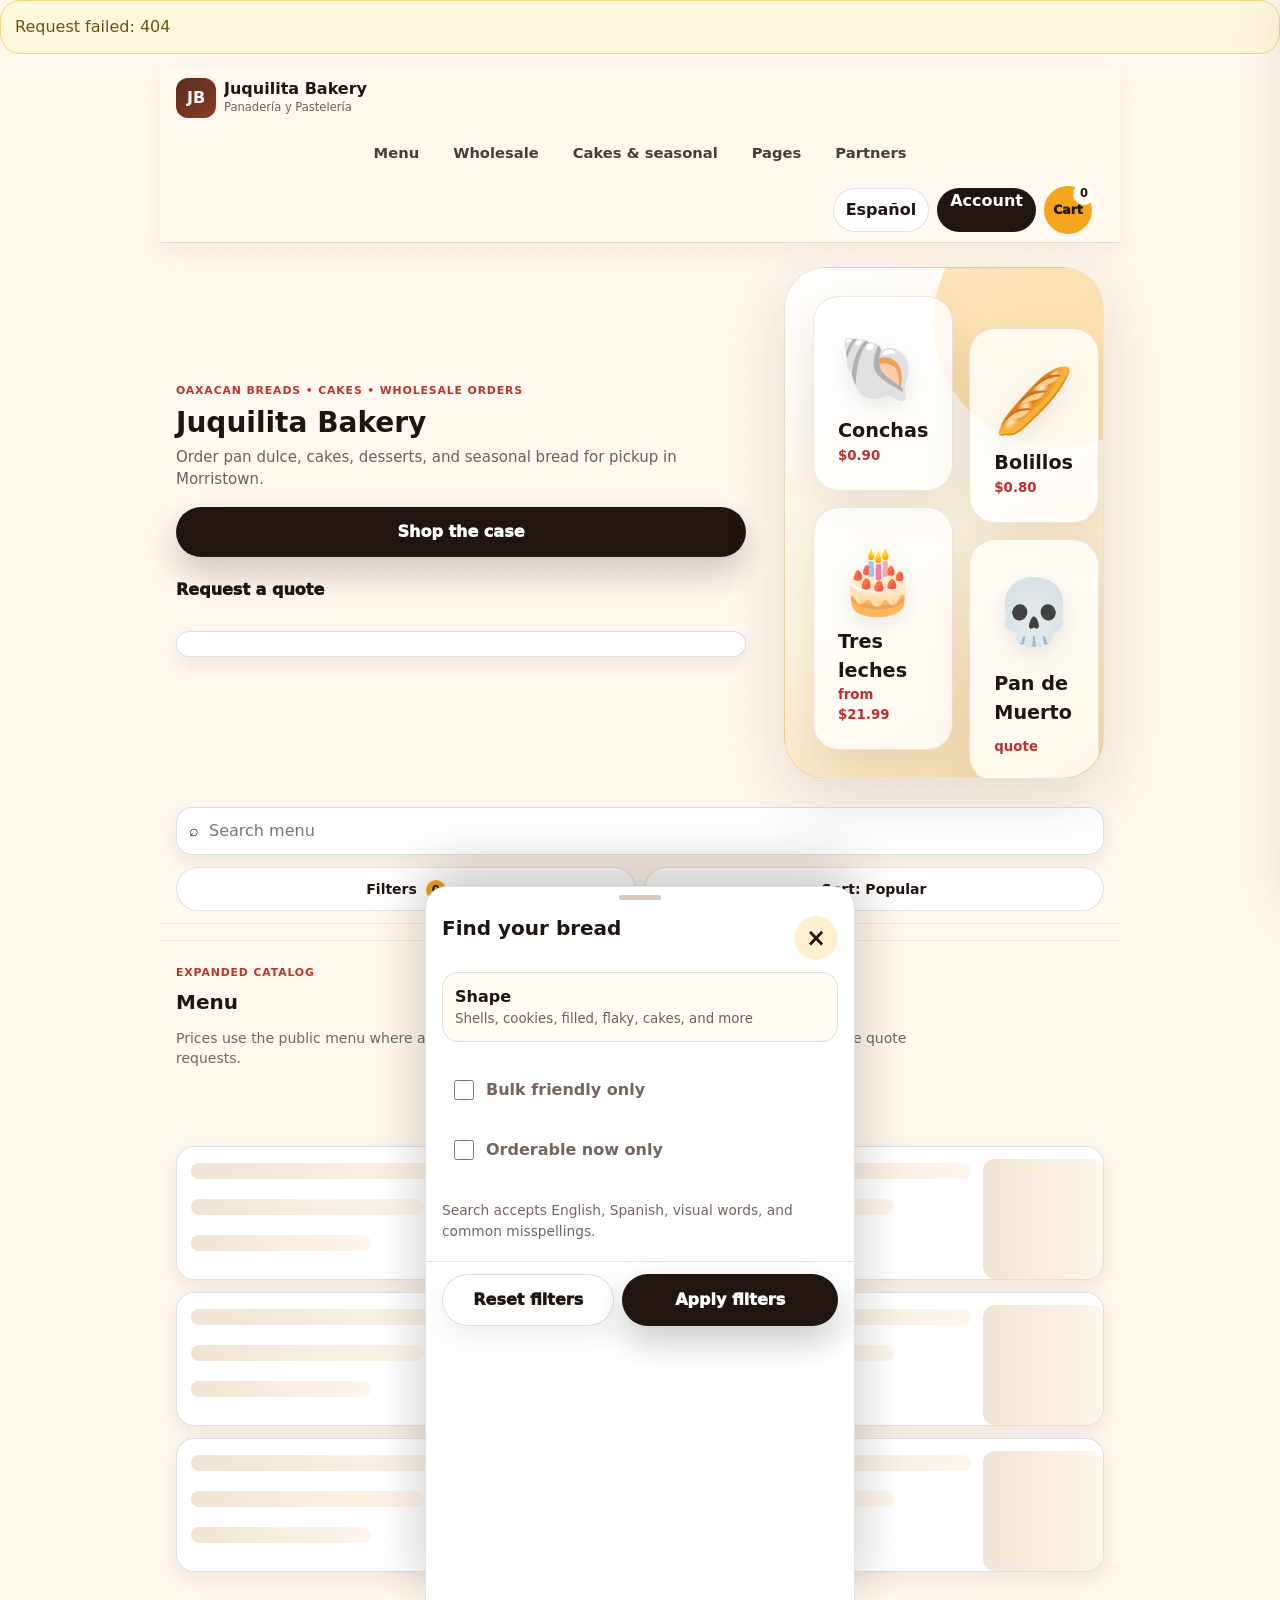
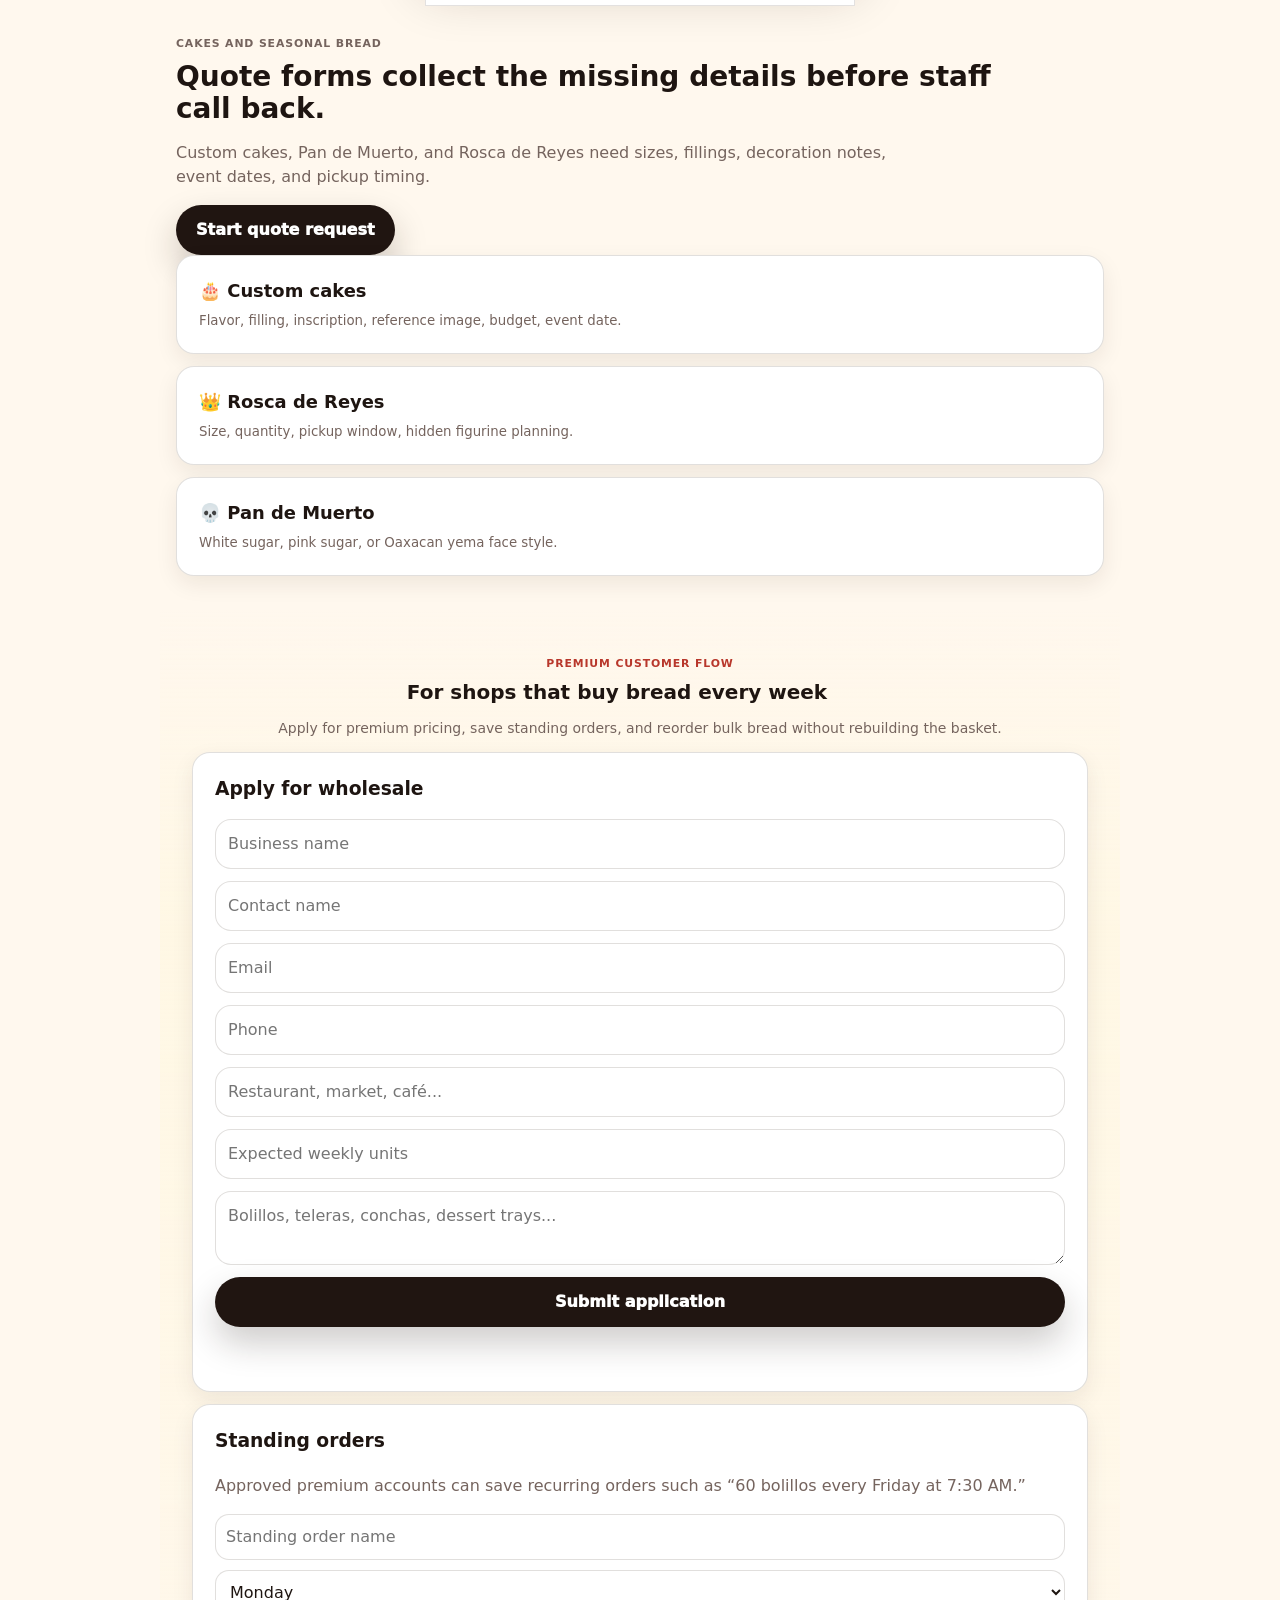
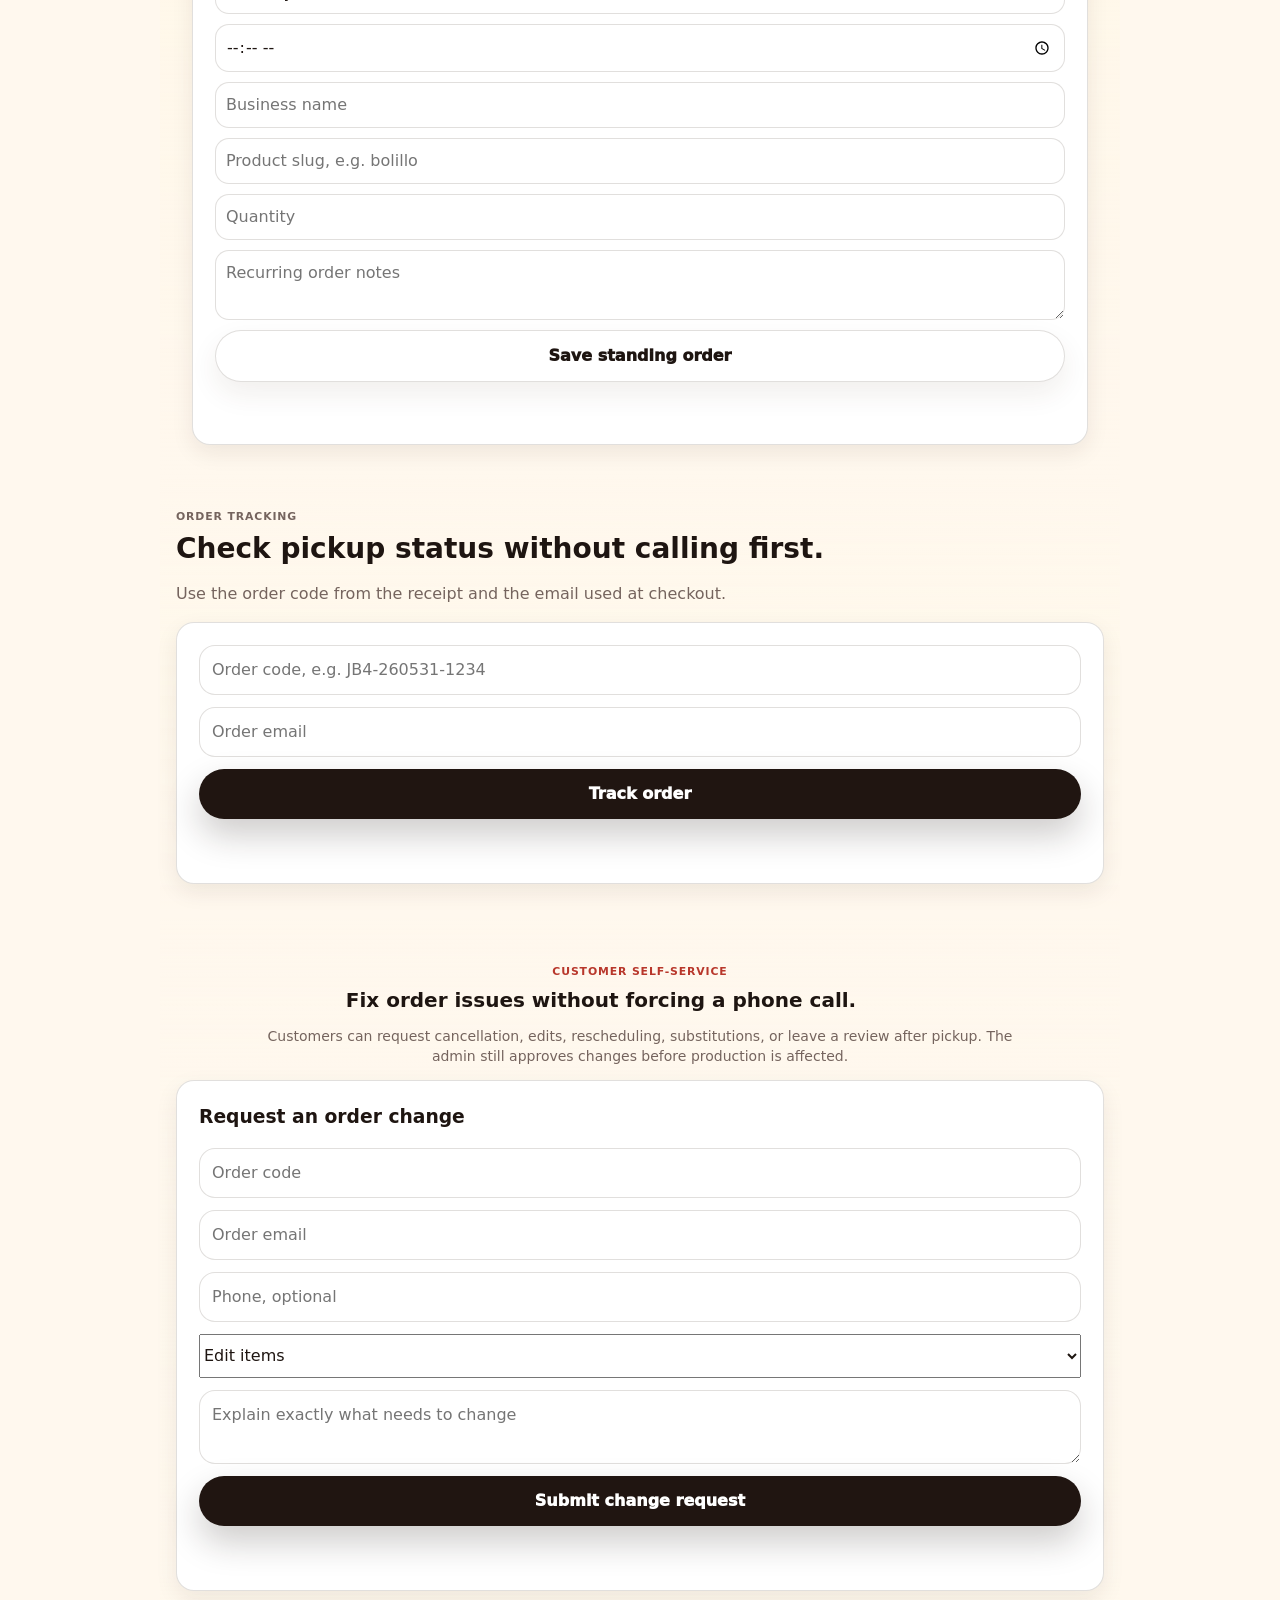
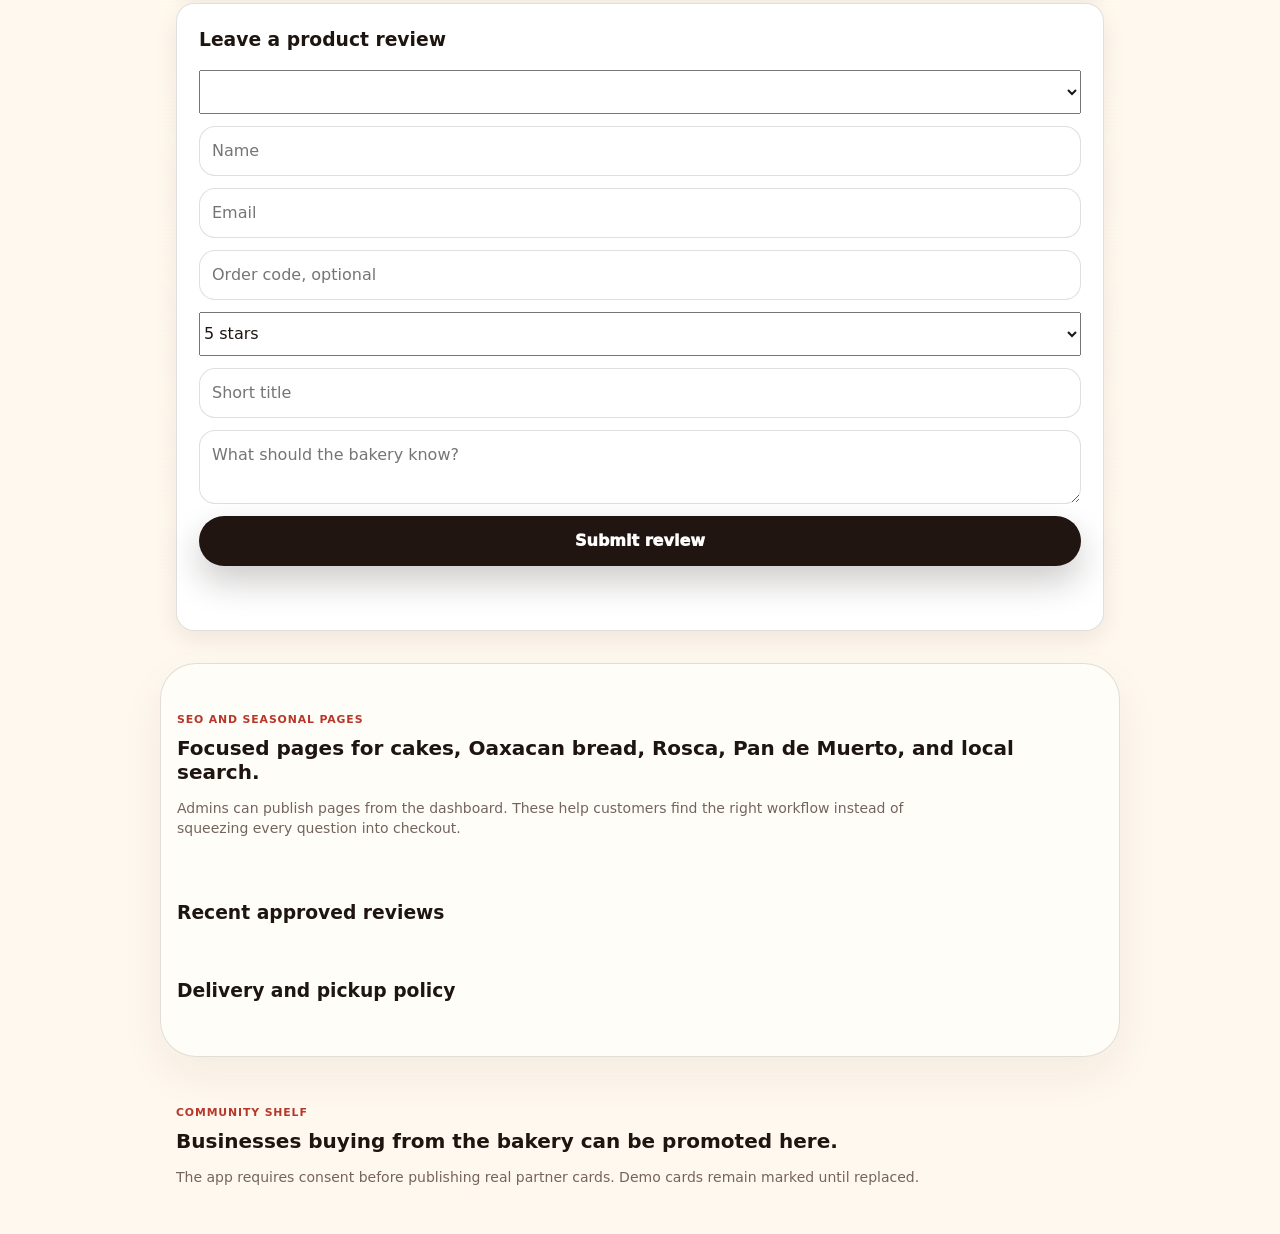
==== commit 6f1beb71: "Redesign storefront for mobile ordering" ====
--- a/public/index.html
+++ b/public/index.html
@@ -31,8 +31,10 @@
   }
   </script>
   <link rel="stylesheet" href="styles.css">
+  <link rel="stylesheet" href="mobile-ordering.css">
 </head>
 <body>
+  <a class="skip-link" href="#menu">Skip to menu</a>
   <div class="grain"></div>
   <header class="site-header">
     <a class="brand" href="#top" aria-label="Juquilita Bakery home">
@@ -57,8 +59,8 @@
     <section class="hero section-shell">
       <div class="hero-copy">
         <p class="eyebrow" data-i18n="eyebrow">Oaxacan breads • cakes • wholesale orders</p>
-        <h1 data-i18n="hero_title">Order Mexican bread without guessing what is available.</h1>
-        <p class="hero-text" data-i18n="hero_text">Browse by the way the bread looks, see real pickup windows, submit cake quotes, and create recurring shop orders.</p>
+        <h1 data-i18n="hero_title">Juquilita Bakery</h1>
+        <p class="hero-text" data-i18n="hero_text">Order pan dulce, cakes, desserts, and seasonal bread for pickup in Morristown.</p>
         <div class="hero-actions">
           <a href="#menu" class="primary-action" data-i18n="shop_now">Shop the case</a>
           <button id="openQuoteHero" class="secondary-action" type="button" data-i18n="request_quote">Request a quote</button>
@@ -81,21 +83,20 @@
     </section>
 
     <section id="menu" class="section-shell menu-layout">
-      <aside class="filters-panel">
-        <div class="panel-title"><span data-i18n="find_bread">Find your bread</span><small id="productCount"></small></div>
-        <label class="search-box"><span>⌕</span><input id="searchInput" type="search" autocomplete="off" placeholder="concha, pig bread, pink cookie, bolillo"></label>
-        <div id="categoryChips" class="chip-grid"></div>
-        <div class="panel-title small-title"><span>Shop by shape</span></div>
-        <div id="visualChips" class="chip-grid visual-chip-grid"></div>
-        <label class="checkline"><input id="bulkOnly" type="checkbox"> <span data-i18n="bulk_friendly">Bulk friendly only</span></label>
-        <label class="checkline"><input id="orderableOnly" type="checkbox"> <span data-i18n="orderable_now">Orderable now only</span></label>
-        <div class="mini-note" data-i18n="search_note">Search accepts English, Spanish, visual words, and common misspellings.</div>
-      </aside>
-
       <div class="menu-main">
+        <div class="menu-controls" aria-label="Menu search and filters">
+          <label class="search-box"><span aria-hidden="true">⌕</span><input id="searchInput" type="search" autocomplete="off" placeholder="Search menu"></label>
+          <div class="quick-actions">
+            <button id="openFilters" class="quick-action" type="button" aria-haspopup="dialog" aria-controls="filterSheet">Filters <span id="filterCount" class="filter-count" hidden>0</span></button>
+            <button id="sortButton" class="quick-action" type="button">Sort: Popular</button>
+          </div>
+          <nav id="categoryChips" class="category-rail" aria-label="Menu categories"></nav>
+          <div id="filterSummary" class="filter-summary" aria-live="polite"></div>
+        </div>
+
         <div class="section-heading">
           <p class="eyebrow" data-i18n="catalog_eyebrow">Expanded catalog</p>
-          <h2 data-i18n="catalog_title">Specific products, variants, and quote-only items</h2>
+          <h2 data-i18n="catalog_title">Menu</h2>
           <p data-i18n="catalog_copy">Prices use the public menu where available. Items with variable decoration or seasonal sizing use quote requests.</p>
         </div>
         <div id="promoRail" class="promo-rail"></div>
@@ -104,6 +105,32 @@
         <div id="campaignCapacity" class="campaign-capacity"></div>
         <div id="productGrid" class="product-grid" aria-live="polite"></div>
       </div>
+
+      <div id="filterSheetBackdrop" class="sheet-backdrop" hidden></div>
+      <aside id="filterSheet" class="filters-panel filter-sheet" role="dialog" aria-modal="true" aria-labelledby="filterSheetTitle" aria-hidden="true">
+        <div class="sheet-handle" aria-hidden="true"></div>
+        <div class="sheet-header">
+          <div>
+            <h2 id="filterSheetTitle" data-i18n="find_bread">Find your bread</h2>
+            <small id="productCount"></small>
+          </div>
+          <button id="closeFilters" class="icon-button" type="button" aria-label="Close filters">×</button>
+        </div>
+        <div class="filter-row">
+          <div>
+            <b>Shape</b>
+            <small>Shells, cookies, filled, flaky, cakes, and more</small>
+          </div>
+        </div>
+        <div id="visualChips" class="chip-grid visual-chip-grid"></div>
+        <label class="checkline"><input id="bulkOnly" type="checkbox"> <span data-i18n="bulk_friendly">Bulk friendly only</span></label>
+        <label class="checkline"><input id="orderableOnly" type="checkbox"> <span data-i18n="orderable_now">Orderable now only</span></label>
+        <div class="mini-note" data-i18n="search_note">Search accepts English, Spanish, visual words, and common misspellings.</div>
+        <div class="sheet-actions">
+          <button id="resetFilters" class="secondary-action" type="button">Reset filters</button>
+          <button id="applyFilters" class="primary-action" type="button">Apply filters</button>
+        </div>
+      </aside>
     </section>
 
     <section id="quotes" class="section-shell split-section">
@@ -228,6 +255,14 @@
       <div id="partnerGrid" class="partner-grid"></div>
     </section>
   </main>
+
+  <div id="cartLive" class="sr-only" aria-live="polite" aria-atomic="true"></div>
+  <div id="cartBar" class="cart-bar" hidden>
+    <button id="cartBarButton" type="button" aria-label="View cart">
+      <span><b id="cartBarCount">0 items</b><small id="cartBarSubtotal">$0.00</small></span>
+      <strong>View cart</strong>
+    </button>
+  </div>
 
   <aside id="cartDrawer" class="cart-drawer" aria-hidden="true">
     <div class="cart-header"><h2 data-i18n="basket">Basket</h2><button id="closeCart" type="button">×</button></div>
@@ -368,7 +403,7 @@
         <div class="allergen-row"></div>
         <div class="product-trust"></div>
         <div class="product-actions"><button class="favorite-btn" type="button">♡ Save</button><button class="details-btn" type="button">Details</button></div>
-        <div class="product-foot"><b class="price"></b><button type="button"></button></div>
+        <div class="product-foot"><b class="price"></b><div class="card-cart-control"></div></div>
         <small class="source-line"></small>
       </div>
     </article>
--- a/public/mobile-ordering.css
+++ b/public/mobile-ordering.css
@@ -0,0 +1,801 @@
+:root{
+  --space-1:4px;
+  --space-2:8px;
+  --space-3:12px;
+  --space-4:16px;
+  --space-5:24px;
+  --space-6:32px;
+  --color-page:#fff8ee;
+  --color-card:#fff;
+  --color-text:#1e1511;
+  --color-muted:#6e5f59;
+  --color-border:rgba(45,28,18,.13);
+  --color-primary:#1f1511;
+  --color-accent:#f2a516;
+  --color-success:#267052;
+  --color-danger:#b8372b;
+  --radius-card:18px;
+  --radius-control:999px;
+  --shadow-card:0 8px 22px rgba(53,31,17,.08);
+  --shadow-sheet:0 -18px 54px rgba(32,21,17,.24);
+  --top-bar-height:72px;
+}
+
+html{
+  max-width:100%;
+  overflow-x:clip;
+  scroll-padding-top:calc(var(--top-bar-height) + 54px);
+}
+body{
+  max-width:100%;
+  overflow-x:hidden;
+  background:var(--color-page);
+  color:var(--color-text);
+}
+body.sheet-open{overflow:hidden}
+body:has(.cart-bar:not([hidden])) .menu-layout{padding-bottom:calc(116px + env(safe-area-inset-bottom))}
+
+.skip-link{
+  position:fixed;
+  left:var(--space-4);
+  top:var(--space-2);
+  z-index:100;
+  transform:translateY(-130%);
+  border-radius:var(--radius-control);
+  background:var(--color-primary);
+  color:#fff;
+  padding:var(--space-3) var(--space-4);
+  font-weight:900;
+}
+.skip-link:focus{transform:none}
+.sr-only{
+  position:absolute;
+  width:1px;
+  height:1px;
+  overflow:hidden;
+  clip:rect(0 0 0 0);
+  white-space:nowrap;
+}
+
+button,
+.primary-action,
+.secondary-action,
+.chip,
+.quick-action,
+.cart-button,
+.pill-btn{
+  min-height:44px;
+}
+input:not([type="checkbox"]):not([type="radio"]),
+select,
+textarea{
+  min-height:44px;
+}
+
+.site-header,
+.section-shell{
+  width:100%;
+  max-width:430px;
+  margin-inline:auto;
+}
+
+.site-header{
+  min-height:var(--top-bar-height);
+  display:grid;
+  grid-template-columns:minmax(0,1fr) auto;
+  gap:var(--space-3);
+  align-items:center;
+  padding:calc(env(safe-area-inset-top) + var(--space-2)) var(--space-4) var(--space-2);
+  background:rgba(255,248,238,.96);
+  border-bottom:1px solid var(--color-border);
+  box-shadow:0 8px 24px rgba(52,32,20,.06);
+}
+.brand{
+  min-width:0;
+  min-height:44px;
+  gap:var(--space-2);
+}
+.brand-mark{
+  width:40px;
+  height:40px;
+  border-radius:12px;
+  box-shadow:none;
+}
+.brand strong{
+  max-width:150px;
+  overflow:hidden;
+  text-overflow:ellipsis;
+  white-space:nowrap;
+  font-size:1rem;
+  line-height:1.15;
+}
+.brand small{font-size:.72rem;color:var(--color-muted)}
+.top-nav{display:none}
+.header-actions{gap:var(--space-2);justify-content:flex-end}
+.pill-btn{
+  padding:0 var(--space-3);
+  box-shadow:none;
+}
+#accountBtn{display:none}
+.cart-button{
+  width:48px;
+  height:48px;
+  padding:0;
+  justify-content:center;
+  border-radius:50%;
+  box-shadow:none;
+}
+.cart-button span{font-size:0}
+.cart-button span::before{content:"Cart";font-size:.78rem;font-weight:950}
+.cart-button b{
+  position:absolute;
+  transform:translate(16px,-16px);
+  min-width:22px;
+  height:22px;
+  font-size:.72rem;
+  border:1px solid var(--color-page);
+}
+
+.section-shell{
+  padding-inline:var(--space-4);
+}
+.hero{
+  min-height:176px;
+  display:block;
+  padding:var(--space-5) var(--space-4) var(--space-4);
+}
+.eyebrow{
+  margin-bottom:var(--space-2);
+  color:var(--color-danger);
+  font-size:.68rem;
+  letter-spacing:.08em;
+}
+.hero h1,
+.section-heading h2,
+.split-section h2{
+  font-size:28px;
+  line-height:1.15;
+  letter-spacing:0;
+}
+.hero-text{
+  margin:var(--space-2) 0 var(--space-4);
+  font-size:15px;
+  line-height:1.45;
+  color:var(--color-muted);
+}
+.hero-actions{
+  display:grid;
+  grid-template-columns:1fr;
+  gap:var(--space-2);
+}
+.hero-actions .primary-action{
+  width:100%;
+  min-height:48px;
+}
+.hero-actions .secondary-action{
+  display:none;
+}
+.hero-board,
+.pain-strip{
+  display:none;
+}
+.status-card{
+  margin-top:var(--space-4);
+  width:100%;
+  border-radius:16px;
+  padding:var(--space-3);
+  box-shadow:var(--shadow-card);
+}
+
+.menu-layout{
+  display:block;
+  padding:0 var(--space-4) var(--space-6);
+}
+.menu-main{min-width:0}
+.menu-controls{
+  margin:0 calc(var(--space-4) * -1) var(--space-4);
+  padding:var(--space-3) var(--space-4) 0;
+  background:var(--color-page);
+}
+.search-box{
+  min-height:48px;
+  margin:0 0 var(--space-3);
+  border-radius:16px;
+  padding:0 var(--space-3);
+  background:var(--color-card);
+  box-shadow:var(--shadow-card);
+}
+.search-box input{
+  min-height:46px;
+  font-size:16px;
+}
+.quick-actions{
+  display:grid;
+  grid-template-columns:1fr 1fr;
+  gap:var(--space-2);
+  margin-bottom:var(--space-3);
+}
+.quick-action{
+  border:1px solid var(--color-border);
+  border-radius:var(--radius-control);
+  background:var(--color-card);
+  padding:0 var(--space-3);
+  font-size:14px;
+  font-weight:900;
+}
+.filter-count{
+  display:inline-grid;
+  min-width:20px;
+  height:20px;
+  margin-left:var(--space-1);
+  place-items:center;
+  border-radius:50%;
+  background:var(--color-accent);
+  color:var(--color-primary);
+  font-size:.72rem;
+}
+.category-rail{
+  position:sticky;
+  top:var(--top-bar-height);
+  z-index:30;
+  display:flex;
+  gap:var(--space-2);
+  overflow-x:auto;
+  overscroll-behavior-x:contain;
+  scrollbar-width:none;
+  margin:0 calc(var(--space-4) * -1);
+  padding:var(--space-2) var(--space-4);
+  background:rgba(255,248,238,.98);
+  border-block:1px solid rgba(45,28,18,.07);
+  contain:paint;
+}
+.category-rail::-webkit-scrollbar{display:none}
+.chip{
+  flex:0 0 auto;
+  max-width:220px;
+  border-color:var(--color-border);
+  padding:0 var(--space-4);
+  text-align:center;
+  white-space:nowrap;
+  color:var(--color-text);
+  box-shadow:none;
+}
+.chip.active{
+  background:var(--color-primary);
+  color:#fff;
+}
+.filter-summary{
+  display:flex;
+  flex-wrap:wrap;
+  gap:var(--space-2);
+  padding:var(--space-2) 0 0;
+}
+.filter-chip{
+  min-height:36px;
+  border:1px solid rgba(38,112,82,.18);
+  border-radius:var(--radius-control);
+  background:#eff8f2;
+  color:#214c38;
+  padding:0 var(--space-3);
+  font-size:13px;
+  font-weight:850;
+}
+
+.section-heading{
+  margin:var(--space-4) 0 var(--space-3);
+}
+.section-heading h2{
+  font-size:20px;
+  line-height:1.2;
+}
+.section-heading p:not(.eyebrow){
+  display:none;
+  font-size:14px;
+  line-height:1.45;
+}
+.promo-rail,
+.bundle-rail,
+.bakery-case-rail,
+.campaign-capacity{
+  display:none;
+  gap:var(--space-3);
+  overflow-x:auto;
+  margin:0 calc(var(--space-4) * -1) var(--space-3);
+  padding:0 var(--space-4) var(--space-1);
+  scrollbar-width:none;
+  contain:paint;
+}
+.promo-rail::-webkit-scrollbar,
+.bundle-rail::-webkit-scrollbar,
+.bakery-case-rail::-webkit-scrollbar,
+.campaign-capacity::-webkit-scrollbar{display:none}
+.promo-card,
+.bundle-card,
+.case-batch,
+.capacity-card{
+  min-width:232px;
+  border-radius:16px;
+  box-shadow:var(--shadow-card);
+}
+
+.product-grid{
+  display:grid;
+  grid-template-columns:1fr;
+  gap:var(--space-3);
+}
+.product-card{
+  display:grid;
+  grid-template-columns:minmax(0,1fr) 96px;
+  grid-template-areas:"body art";
+  gap:var(--space-3);
+  min-height:0;
+  border-radius:var(--radius-card);
+  background:var(--color-card);
+  box-shadow:var(--shadow-card);
+  overflow:hidden;
+  cursor:pointer;
+}
+.product-art{
+  grid-area:art;
+  width:96px;
+  height:96px;
+  margin:var(--space-3) var(--space-3) 0 0;
+  border-radius:14px;
+  overflow:hidden;
+}
+.product-body{
+  grid-area:body;
+  min-width:0;
+  padding:14px 0 14px 14px;
+  gap:var(--space-2);
+}
+.product-top{
+  justify-content:flex-start;
+  flex-wrap:wrap;
+}
+.category-badge,
+.stock-badge{
+  font-size:.68rem;
+  padding:4px 7px;
+}
+.product-card h3{
+  display:-webkit-box;
+  overflow:hidden;
+  margin:0;
+  font-size:16px;
+  line-height:1.2;
+  font-weight:800;
+  -webkit-line-clamp:2;
+  -webkit-box-orient:vertical;
+}
+.product-card p{
+  display:-webkit-box;
+  overflow:hidden;
+  font-size:14px;
+  line-height:1.4;
+  -webkit-line-clamp:2;
+  -webkit-box-orient:vertical;
+}
+.variant-box{
+  margin-top:0;
+}
+.variant-box:empty,
+.allergen-row:empty,
+.product-trust:empty{display:none}
+.variant-box select{
+  min-height:44px;
+  border-radius:12px;
+  padding:0 var(--space-2);
+  font-size:13px;
+}
+.allergen-row{
+  gap:var(--space-1);
+  min-height:0;
+}
+.product-card .product-trust{
+  display:none;
+}
+.allergen-row span,
+.product-trust span{
+  font-size:.68rem;
+  padding:3px 7px;
+}
+.product-actions{
+  display:flex;
+  gap:var(--space-2);
+  margin:0;
+}
+.favorite-btn,
+.details-btn{
+  min-height:44px;
+  padding:0 var(--space-3);
+  font-size:13px;
+  box-shadow:none;
+}
+.source-line{display:none}
+.product-foot{
+  align-items:center;
+  margin-top:0;
+}
+.price{
+  font-size:16px;
+  font-weight:950;
+}
+.card-cart-control{
+  display:flex;
+  justify-content:flex-end;
+}
+.add-button{
+  min-width:64px;
+  min-height:44px;
+  border:0;
+  border-radius:var(--radius-control);
+  background:var(--color-primary);
+  color:#fff;
+  padding:0 var(--space-4);
+  font-size:14px;
+  font-weight:950;
+}
+.add-button.quote{background:var(--color-success)}
+.inline-qty{
+  display:grid;
+  grid-template-columns:44px minmax(28px,auto) 44px;
+  align-items:center;
+  border:1px solid var(--color-border);
+  border-radius:var(--radius-control);
+  background:#fff9ed;
+  overflow:hidden;
+}
+.inline-qty button{
+  width:44px;
+  height:44px;
+  border:0;
+  background:transparent;
+  color:var(--color-primary);
+  font-size:20px;
+  font-weight:950;
+}
+.inline-qty span{
+  min-width:28px;
+  text-align:center;
+  font-weight:950;
+}
+
+.skeleton-card{
+  min-height:124px;
+  cursor:default;
+  pointer-events:none;
+}
+.skeleton-lines{
+  grid-area:body;
+  display:grid;
+  gap:var(--space-2);
+  padding:16px 0 16px 14px;
+}
+.skeleton-lines span,
+.skeleton-image{
+  display:block;
+  border-radius:12px;
+  background:linear-gradient(90deg,#f1e4d4,#fff8ee,#f1e4d4);
+  background-size:220% 100%;
+  animation:skeleton-shimmer 1.4s ease-in-out infinite;
+}
+.skeleton-lines span{height:16px}
+.skeleton-lines span:nth-child(2){width:75%}
+.skeleton-lines span:nth-child(3){width:58%}
+.skeleton-image{
+  grid-area:art;
+  width:96px;
+  height:96px;
+  margin:var(--space-3) var(--space-3) 0 0;
+}
+@keyframes skeleton-shimmer{to{background-position:-220% 0}}
+
+.sheet-backdrop{
+  position:fixed;
+  inset:0;
+  z-index:78;
+  background:rgba(31,21,17,.38);
+  opacity:0;
+  transition:opacity .2s ease;
+}
+.sheet-backdrop.open{opacity:1}
+.filter-sheet{
+  position:fixed;
+  left:50%;
+  right:auto;
+  bottom:0;
+  z-index:80;
+  width:100%;
+  max-width:430px;
+  max-height:min(82dvh,720px);
+  display:flex;
+  flex-direction:column;
+  gap:var(--space-3);
+  padding:var(--space-2) var(--space-4) calc(var(--space-4) + env(safe-area-inset-bottom));
+  border:1px solid var(--color-border);
+  border-radius:22px 22px 0 0;
+  background:var(--color-card);
+  box-shadow:var(--shadow-sheet);
+  transform:translate(-50%,110%);
+  transition:transform .24s ease;
+  overflow:auto;
+  overscroll-behavior:contain;
+}
+.filter-sheet.open{transform:translate(-50%,0)}
+.sheet-handle{
+  width:42px;
+  height:5px;
+  border-radius:999px;
+  background:#d8c8b7;
+  margin:0 auto var(--space-1);
+}
+.sheet-header{
+  display:flex;
+  justify-content:space-between;
+  align-items:flex-start;
+  gap:var(--space-3);
+}
+.sheet-header h2{
+  margin:0;
+  font-size:20px;
+  line-height:1.2;
+}
+.sheet-header small{color:var(--color-muted)}
+.icon-button{
+  width:44px;
+  height:44px;
+  border:0;
+  border-radius:50%;
+  background:#fff0d2;
+  font-size:24px;
+  font-weight:700;
+}
+.filter-row{
+  display:flex;
+  justify-content:space-between;
+  gap:var(--space-3);
+  padding:var(--space-3);
+  border:1px solid var(--color-border);
+  border-radius:16px;
+  background:#fffaf4;
+}
+.filter-row b,
+.filter-row small{
+  display:block;
+}
+.filter-row small{color:var(--color-muted)}
+.filter-sheet .chip-grid{
+  display:flex;
+  flex-wrap:wrap;
+  gap:var(--space-2);
+}
+.filter-sheet .chip{
+  max-width:100%;
+  white-space:normal;
+}
+.checkline{
+  min-height:48px;
+  margin:0;
+  padding:0 var(--space-2);
+}
+.checkline input{
+  width:20px;
+  height:20px;
+}
+.sheet-actions{
+  position:sticky;
+  bottom:calc(-1 * (var(--space-4) + env(safe-area-inset-bottom)));
+  display:grid;
+  grid-template-columns:1fr 1.25fr;
+  gap:var(--space-2);
+  margin:var(--space-2) calc(var(--space-4) * -1) calc(-1 * (var(--space-4) + env(safe-area-inset-bottom)));
+  padding:var(--space-3) var(--space-4) calc(var(--space-4) + env(safe-area-inset-bottom));
+  border-top:1px solid var(--color-border);
+  background:linear-gradient(180deg,rgba(255,255,255,.86),#fff);
+}
+.sheet-actions .primary-action,
+.sheet-actions .secondary-action{
+  width:100%;
+  min-height:48px;
+}
+
+.cart-bar{
+  position:fixed;
+  left:var(--space-4);
+  right:var(--space-4);
+  bottom:calc(var(--space-4) + env(safe-area-inset-bottom));
+  z-index:50;
+  max-width:398px;
+  margin-inline:auto;
+}
+.cart-bar button{
+  width:100%;
+  min-height:56px;
+  display:flex;
+  justify-content:space-between;
+  align-items:center;
+  gap:var(--space-3);
+  border:0;
+  border-radius:18px;
+  background:var(--color-primary);
+  color:#fff;
+  padding:var(--space-2) var(--space-4);
+  box-shadow:0 16px 36px rgba(31,21,17,.28);
+}
+.cart-bar span,
+.cart-bar small,
+.cart-bar b{
+  display:block;
+  text-align:left;
+}
+.cart-bar small{color:rgba(255,255,255,.72)}
+.cart-bar strong{
+  white-space:nowrap;
+}
+.cart-drawer{
+  width:min(430px,100%);
+  padding-top:env(safe-area-inset-top);
+}
+.cart-header button,
+.qty-row button{
+  min-width:44px;
+  min-height:44px;
+}
+
+.app-dialog{
+  max-height:88dvh;
+  overflow:auto;
+}
+#productDialog.app-dialog,
+#checkoutDialog.app-dialog,
+#quoteDialog.app-dialog{
+  width:min(430px,100%);
+  max-width:430px;
+  margin:auto auto 0;
+  border-radius:22px 22px 0 0;
+  padding:var(--space-5) var(--space-4) calc(var(--space-5) + env(safe-area-inset-bottom));
+}
+.detail-layout{
+  display:grid;
+  grid-template-columns:1fr;
+  gap:var(--space-4);
+}
+.detail-layout .product-art.large{
+  width:100%;
+  height:auto;
+  aspect-ratio:4/3;
+  margin:0;
+}
+.checkout-form fieldset{
+  grid-template-columns:1fr;
+  padding:var(--space-4);
+  border-radius:18px;
+}
+
+.split-section,
+.wholesale-section,
+.partners-section,
+.selfservice-section,
+.campaigns-section{
+  display:block;
+  padding-block:var(--space-6);
+}
+.quote-card-stack,
+.wholesale-grid,
+.selfservice-grid,
+.partner-grid,
+.campaign-grid,
+.grid-two{
+  display:grid;
+  grid-template-columns:1fr;
+  gap:var(--space-3);
+}
+.quote-card-stack > *,
+.wholesale-grid > *,
+.selfservice-grid > *,
+.partner-grid > *,
+.campaign-grid > *,
+.grid-two > *,
+.elevated-form,
+.standing-card,
+.checkout-form,
+.admin-form{
+  min-width:0;
+  max-width:100%;
+}
+.elevated-form,
+.checkout-form,
+.admin-form{
+  width:100%;
+}
+.elevated-form input,
+.elevated-form textarea,
+.elevated-form select,
+.checkout-form input,
+.checkout-form textarea,
+.checkout-form select,
+.admin-form input,
+.admin-form textarea,
+.admin-form select{
+  min-width:0;
+  max-width:100%;
+}
+.elevated-form,
+.standing-card,
+.quote-card-stack article,
+.partner-card,
+.campaign-card,
+.review-card,
+.delivery-card{
+  border-radius:var(--radius-card);
+  box-shadow:var(--shadow-card);
+}
+
+@media (min-width:700px){
+  .site-header,
+  .section-shell{
+    max-width:700px;
+  }
+  .hero-actions .secondary-action{
+    display:inline-flex;
+    width:max-content;
+    min-height:44px;
+    padding-inline:0;
+    background:transparent;
+    border:0;
+    box-shadow:none;
+    color:var(--color-primary);
+  }
+  .section-heading p:not(.eyebrow){
+    display:block;
+  }
+  .promo-rail,
+  .bundle-rail,
+  .bakery-case-rail,
+  .campaign-capacity{
+    display:flex;
+  }
+  .product-card{
+    grid-template-columns:minmax(0,1fr) 120px;
+  }
+  .product-art,
+  .skeleton-image{
+    width:120px;
+    height:120px;
+  }
+}
+
+@media (min-width:960px){
+  .site-header,
+  .section-shell{
+    max-width:960px;
+  }
+  .top-nav{
+    display:flex;
+    grid-column:1/-1;
+  }
+  #accountBtn{display:inline-flex}
+  .hero{
+    display:grid;
+    grid-template-columns:minmax(0,1fr) 320px;
+  }
+  .hero-board{
+    display:grid;
+    min-height:320px;
+  }
+  .product-grid{
+    grid-template-columns:repeat(2,minmax(0,1fr));
+  }
+}
+
+@media (prefers-reduced-motion:reduce){
+  *,
+  *::before,
+  *::after{
+    animation-duration:.01ms!important;
+    animation-iteration-count:1!important;
+    scroll-behavior:auto!important;
+    transition-duration:.01ms!important;
+  }
+}
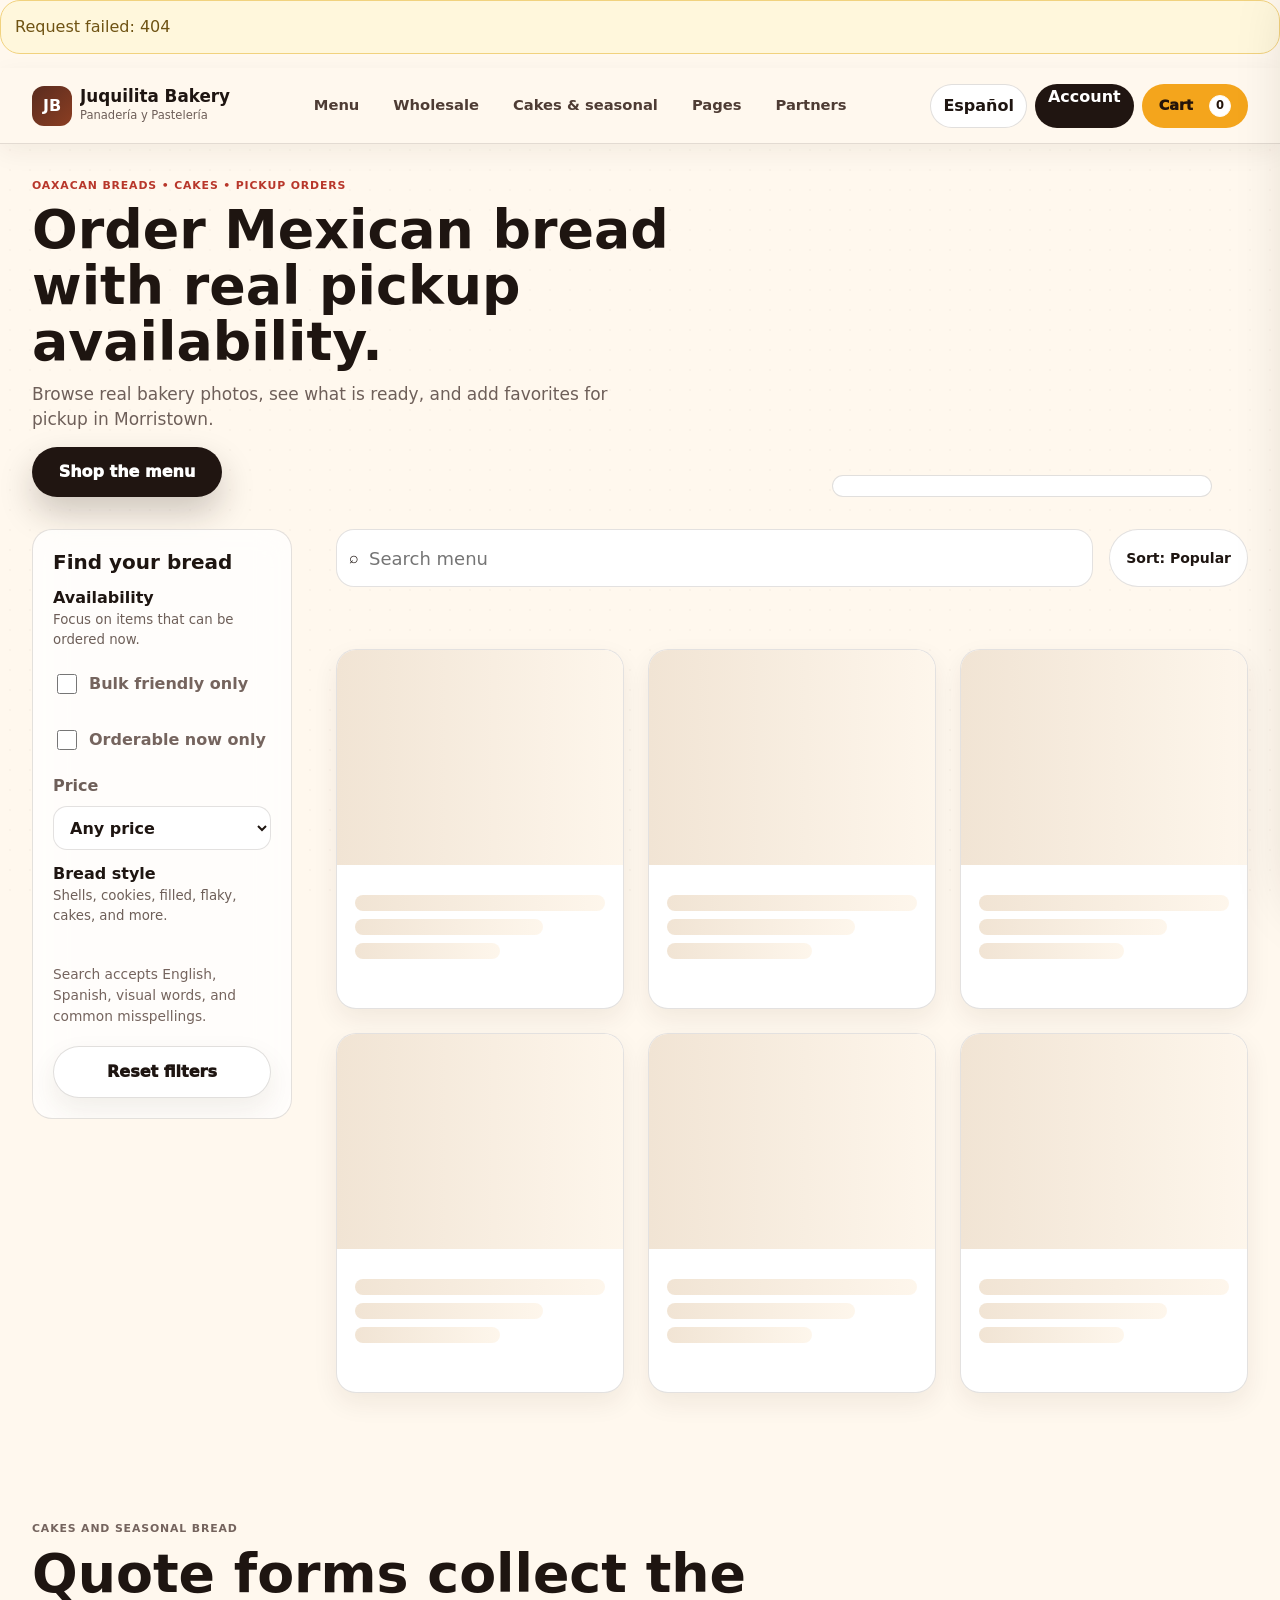
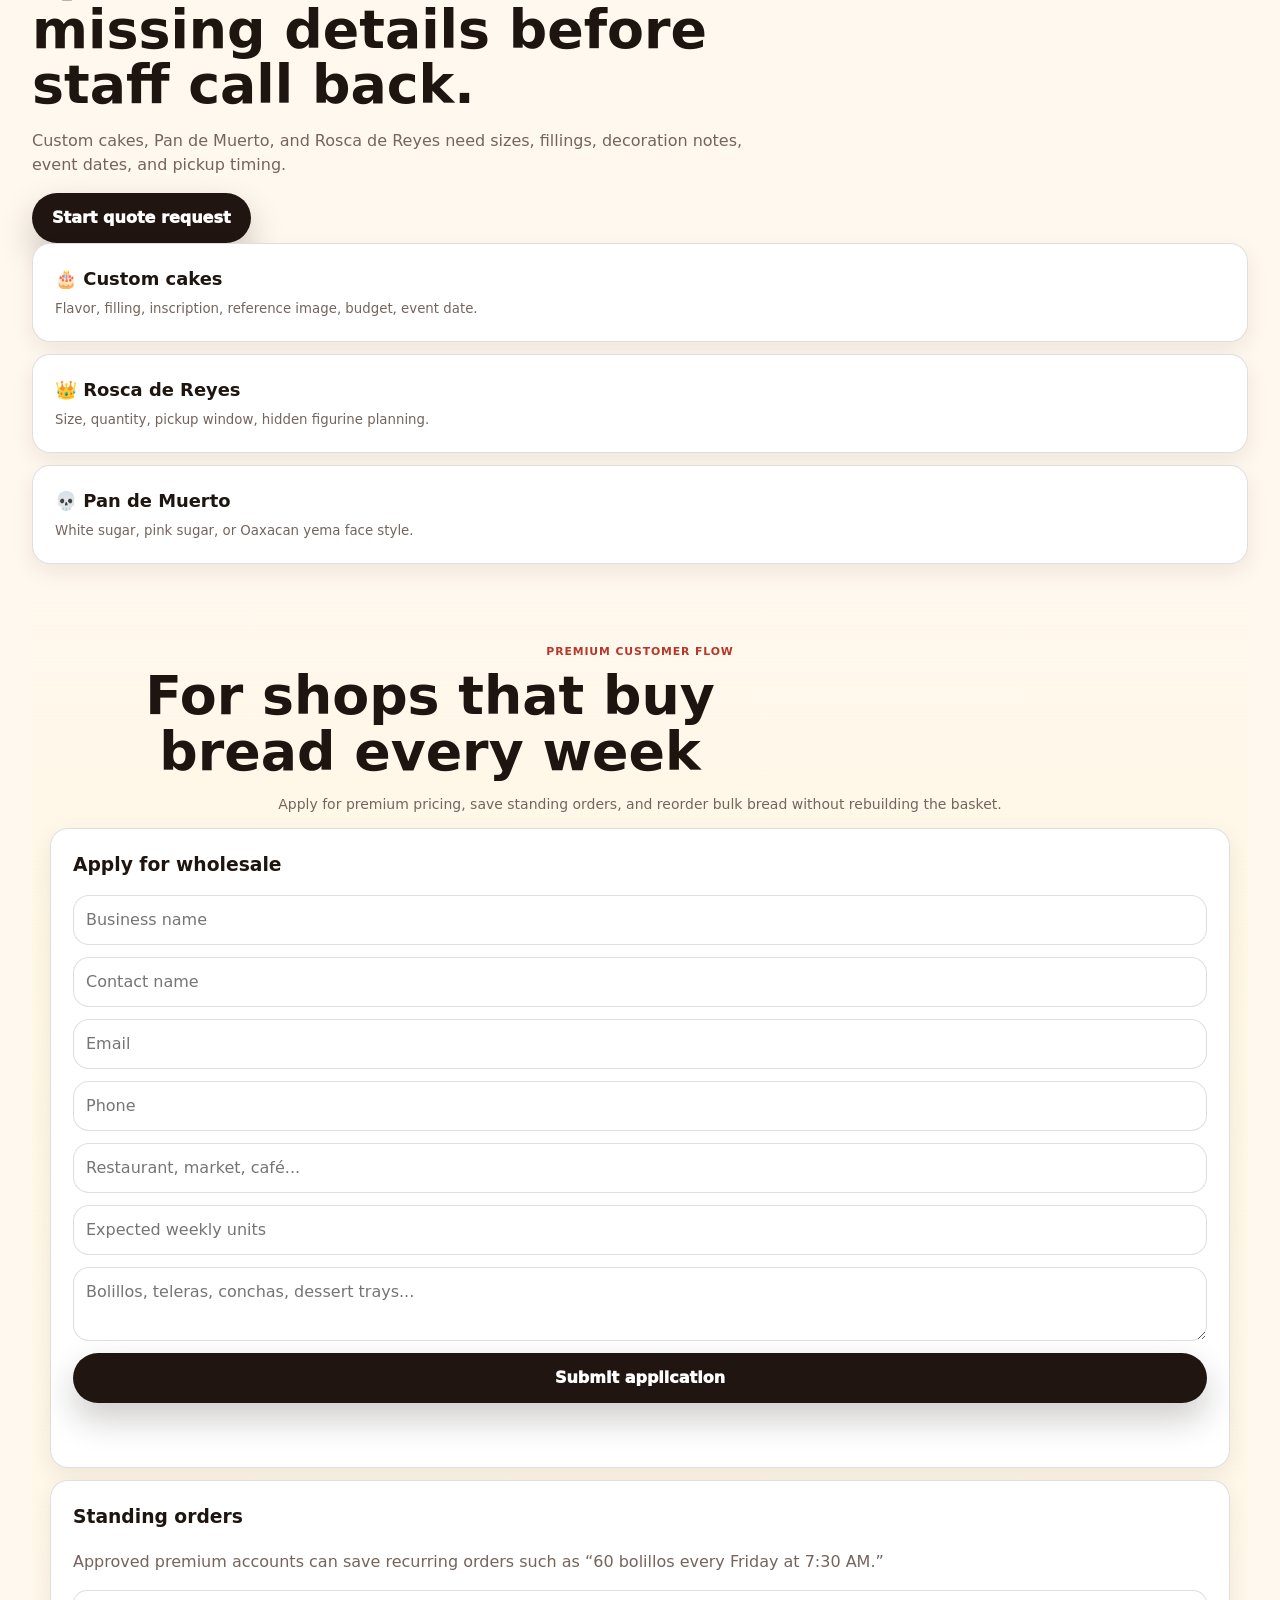
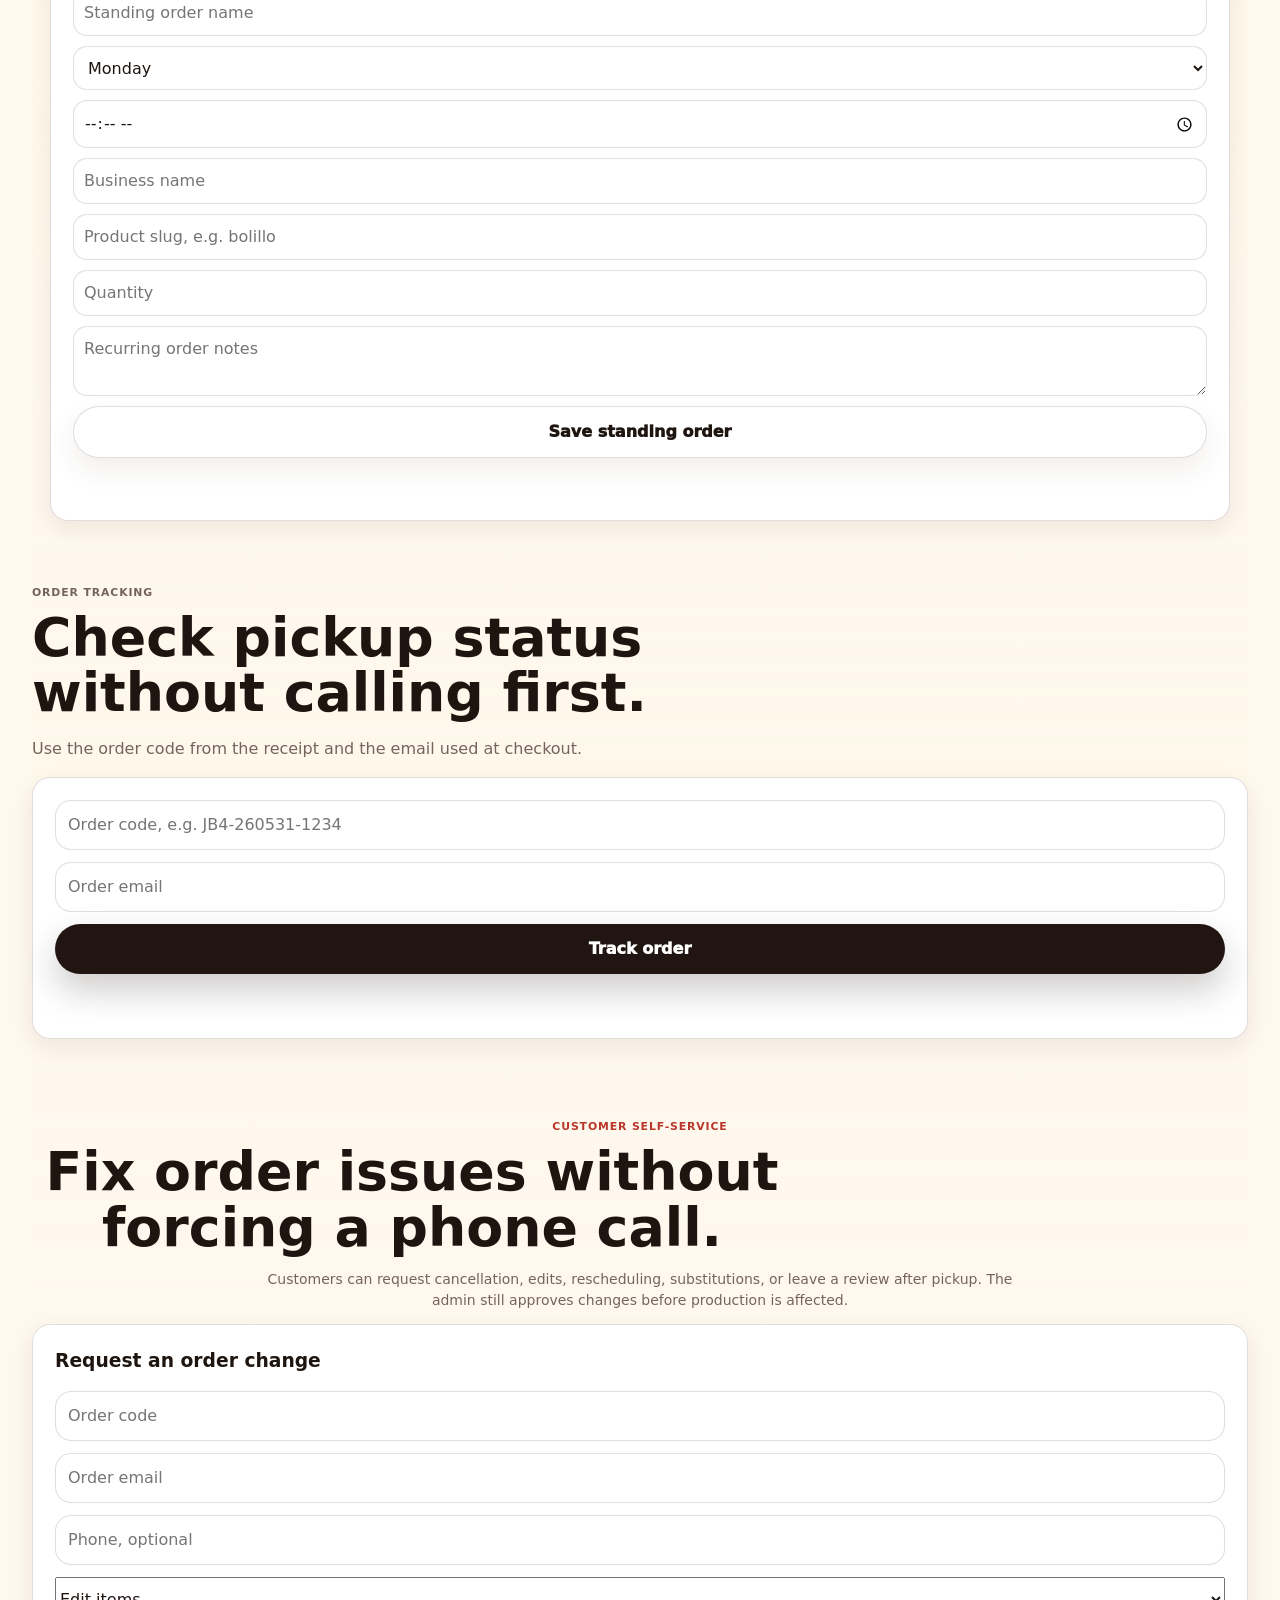
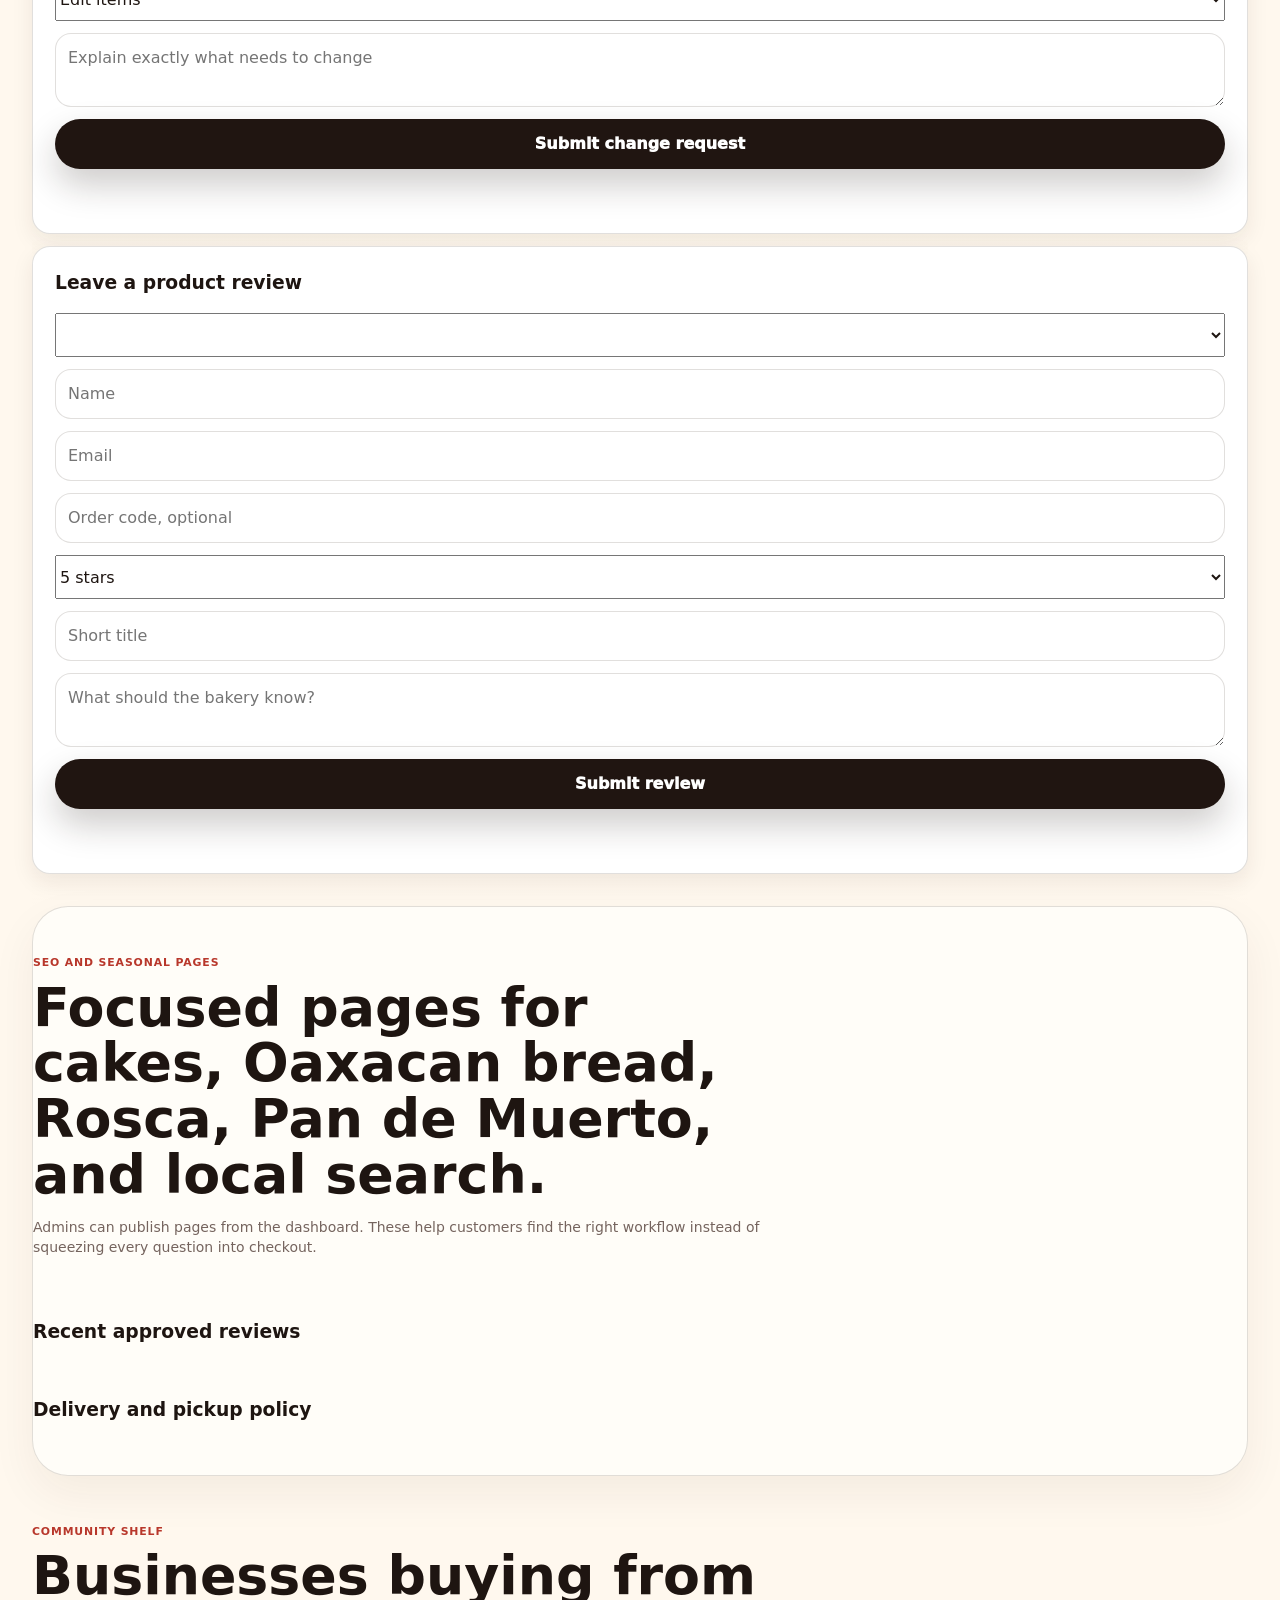
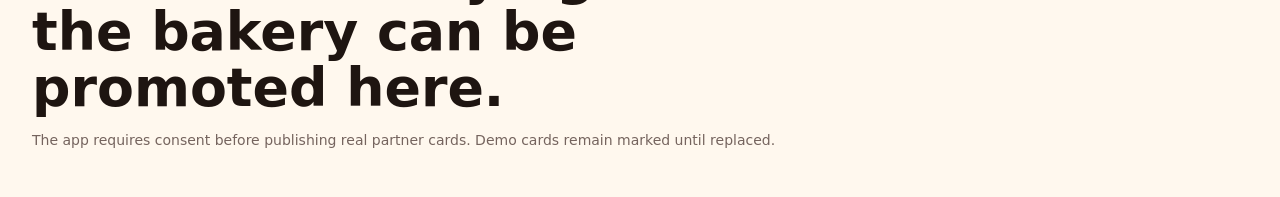
==== commit 8fe812b5: "Calm product catalog layout" ====
--- a/public/index.html
+++ b/public/index.html
@@ -58,11 +58,11 @@
   <main id="top">
     <section class="hero section-shell">
       <div class="hero-copy">
-        <p class="eyebrow" data-i18n="eyebrow">Oaxacan breads • cakes • wholesale orders</p>
-        <h1 data-i18n="hero_title">Juquilita Bakery</h1>
-        <p class="hero-text" data-i18n="hero_text">Order pan dulce, cakes, desserts, and seasonal bread for pickup in Morristown.</p>
+        <p class="eyebrow" data-i18n="eyebrow">Oaxacan breads • cakes • pickup orders</p>
+        <h1 data-i18n="hero_title">Order Mexican bread with real pickup availability.</h1>
+        <p class="hero-text" data-i18n="hero_text">Browse real bakery photos, see what is ready, and add favorites for pickup in Morristown.</p>
         <div class="hero-actions">
-          <a href="#menu" class="primary-action" data-i18n="shop_now">Shop the case</a>
+          <a href="#menu" class="primary-action" data-i18n="shop_now">Shop the menu</a>
           <button id="openQuoteHero" class="secondary-action" type="button" data-i18n="request_quote">Request a quote</button>
         </div>
         <div id="storeStatus" class="status-card" aria-live="polite"></div>
@@ -103,7 +103,7 @@
         <div id="bundleRail" class="bundle-rail"></div>
         <div id="bakeryCaseRail" class="bakery-case-rail"></div>
         <div id="campaignCapacity" class="campaign-capacity"></div>
-        <div id="productGrid" class="product-grid" aria-live="polite"></div>
+        <div id="productGrid" class="product-sections" aria-live="polite"></div>
       </div>
 
       <div id="filterSheetBackdrop" class="sheet-backdrop" hidden></div>
@@ -118,13 +118,28 @@
         </div>
         <div class="filter-row">
           <div>
-            <b>Shape</b>
-            <small>Shells, cookies, filled, flaky, cakes, and more</small>
+            <b>Availability</b>
+            <small>Focus on items that can be ordered now.</small>
           </div>
         </div>
-        <div id="visualChips" class="chip-grid visual-chip-grid"></div>
         <label class="checkline"><input id="bulkOnly" type="checkbox"> <span data-i18n="bulk_friendly">Bulk friendly only</span></label>
         <label class="checkline"><input id="orderableOnly" type="checkbox"> <span data-i18n="orderable_now">Orderable now only</span></label>
+        <label class="filter-field">
+          <span>Price</span>
+          <select id="priceFilter">
+            <option value="all">Any price</option>
+            <option value="under_1">Under $1</option>
+            <option value="under_3">Under $3</option>
+            <option value="cakes">Cakes and trays</option>
+          </select>
+        </label>
+        <div class="filter-row">
+          <div>
+            <b>Bread style</b>
+            <small>Shells, cookies, filled, flaky, cakes, and more.</small>
+          </div>
+        </div>
+        <div id="visualChips" class="chip-grid visual-chip-grid"></div>
         <div class="mini-note" data-i18n="search_note">Search accepts English, Spanish, visual words, and common misspellings.</div>
         <div class="sheet-actions">
           <button id="resetFilters" class="secondary-action" type="button">Reset filters</button>
@@ -396,9 +411,9 @@
         </div>
       </div>
       <div class="product-body">
-        <div class="product-top"><span class="category-badge"></span><span class="stock-badge"></span></div>
         <h3></h3>
         <p></p>
+        <div class="product-top product-meta"><span class="stock-badge"></span><span class="category-badge"></span></div>
         <div class="variant-box"></div>
         <div class="allergen-row"></div>
         <div class="product-trust"></div>
--- a/public/mobile-ordering.css
+++ b/public/mobile-ordering.css
@@ -378,11 +378,15 @@
 }
 .variant-box{
   margin-top:0;
+  width:100%;
+  min-width:0;
 }
 .variant-box:empty,
 .allergen-row:empty,
 .product-trust:empty{display:none}
 .variant-box select{
+  width:100%;
+  min-width:0;
   min-height:44px;
   border-radius:12px;
   padding:0 var(--space-2);
@@ -789,6 +793,395 @@
   }
 }
 
+/* Calmer food-ordering catalog */
+.hero-board,
+.pain-strip,
+.promo-rail,
+.bundle-rail,
+.bakery-case-rail,
+.campaign-capacity{
+  display:none!important;
+}
+.hero-actions .secondary-action{
+  display:none!important;
+}
+.product-sections{
+  display:grid;
+  gap:var(--space-6);
+}
+.product-section{
+  display:grid;
+  gap:var(--space-3);
+}
+.product-section-header{
+  display:flex;
+  align-items:flex-end;
+  justify-content:space-between;
+  gap:var(--space-3);
+}
+.product-section-header h2{
+  margin:0;
+  font-size:21px;
+  line-height:1.18;
+}
+.product-section-header p{
+  display:none;
+  margin:var(--space-1) 0 0;
+  color:var(--color-muted);
+}
+.product-section-header small{
+  display:block;
+  margin-top:var(--space-1);
+  color:var(--color-muted);
+  font-size:13px;
+}
+.menu-main > .section-heading{
+  display:none;
+}
+.view-section-button{
+  flex:0 0 auto;
+  min-height:44px;
+  border:1px solid var(--color-border);
+  border-radius:var(--radius-control);
+  background:var(--color-card);
+  color:var(--color-text);
+  padding:0 var(--space-4);
+  font-weight:900;
+}
+.product-card .category-badge,
+.product-card .allergen-row,
+.product-card .product-trust,
+.product-actions,
+.source-line{
+  display:none;
+}
+.product-top.product-meta{
+  display:flex;
+  justify-content:flex-start;
+  min-height:20px;
+  margin:0;
+}
+.product-top.product-meta .stock-badge{
+  padding:0;
+  border-radius:0;
+  background:transparent;
+  color:var(--color-success);
+  font-size:13px;
+  font-weight:850;
+  text-transform:none;
+  letter-spacing:0;
+}
+.product-top.product-meta .stock-badge.low{color:var(--color-danger)}
+.product-top.product-meta .stock-badge.quote{color:var(--color-muted)}
+.filter-field{
+  display:grid;
+  gap:var(--space-2);
+  color:var(--color-muted);
+  font-weight:850;
+}
+.filter-field select{
+  width:100%;
+  border:1px solid var(--color-border);
+  border-radius:14px;
+  background:#fff;
+  padding:0 var(--space-3);
+  color:var(--color-text);
+}
+
+@media (min-width:960px){
+  :root{
+    --top-bar-height:76px;
+  }
+  .site-header{
+    width:100%;
+    max-width:none;
+    grid-template-columns:auto minmax(0,1fr) auto;
+    padding:14px max(32px,calc((100vw - 1380px)/2));
+  }
+  .brand strong{
+    max-width:none;
+    font-size:1.05rem;
+  }
+  .top-nav{
+    display:flex;
+    grid-column:auto;
+  }
+  .top-nav a{
+    display:inline-flex;
+    align-items:center;
+    min-height:44px;
+  }
+  #accountBtn{display:inline-flex}
+  .cart-button{
+    width:auto;
+    height:44px;
+    border-radius:var(--radius-control);
+    padding:0 var(--space-4);
+  }
+  .cart-button span{font-size:0}
+  .cart-button span::before{font-size:.9rem}
+  .cart-button b{
+    position:static;
+    transform:none;
+    margin-left:var(--space-2);
+  }
+  .section-shell{
+    width:min(1380px,calc(100% - 64px));
+    max-width:none;
+    padding-inline:0;
+  }
+  .hero{
+    min-height:0;
+    display:block;
+    padding:34px 0 20px;
+  }
+  .hero-copy{
+    max-width:1180px;
+    display:grid;
+    grid-template-columns:minmax(0,760px) minmax(260px,380px);
+    column-gap:40px;
+    align-items:end;
+  }
+  .hero-copy .eyebrow,
+  .hero-copy h1,
+  .hero-copy .hero-text,
+  .hero-copy .hero-actions{
+    grid-column:1;
+  }
+  .hero h1,
+  .section-heading h2,
+  .split-section h2{
+    font-size:clamp(36px,4.2vw,54px);
+    line-height:1.04;
+    max-width:760px;
+  }
+  .hero-text{
+    max-width:600px;
+    margin:var(--space-3) 0 var(--space-4);
+    font-size:17px;
+  }
+  .hero-actions{
+    display:flex;
+  }
+  .hero-actions .primary-action{
+    width:auto;
+    min-width:190px;
+    padding-inline:var(--space-5);
+  }
+  .status-card{
+    grid-column:2;
+    grid-row:2 / span 3;
+    align-self:end;
+    width:100%;
+    max-width:520px;
+    margin-top:0;
+    padding:10px 12px;
+    box-shadow:none;
+  }
+  .menu-layout{
+    display:grid;
+    grid-template-columns:260px minmax(0,1fr);
+    gap:44px;
+    padding:12px 0 96px;
+  }
+  .menu-main{
+    grid-column:2;
+    grid-row:1;
+    min-width:0;
+  }
+  .menu-controls{
+    display:grid;
+    grid-template-columns:minmax(0,1fr) auto;
+    gap:16px;
+    align-items:start;
+    margin:0 0 30px;
+    padding:0;
+    background:transparent;
+  }
+  .search-box{
+    grid-column:1/2;
+    min-height:58px;
+    margin:0;
+    border:1px solid var(--color-border);
+    border-radius:18px;
+    box-shadow:none;
+  }
+  .search-box input{
+    min-height:56px;
+    font-size:18px;
+  }
+  .quick-actions{
+    grid-column:2;
+    display:flex;
+    gap:10px;
+    margin:0;
+  }
+  #openFilters{
+    display:none;
+  }
+  .quick-action{
+    min-height:58px;
+    padding-inline:var(--space-4);
+    box-shadow:none;
+  }
+  .category-rail{
+    position:static;
+    grid-column:1/-1;
+    flex-wrap:wrap;
+    overflow:visible;
+    margin:0;
+    padding:0;
+    border:0;
+    background:transparent;
+    contain:none;
+  }
+  .chip{
+    min-height:44px;
+    padding:0 var(--space-3);
+    font-size:14px;
+  }
+  .filter-summary{
+    grid-column:1/-1;
+    padding:0;
+  }
+  .sheet-backdrop,
+  .sheet-handle,
+  #closeFilters{
+    display:none!important;
+  }
+  .filter-sheet{
+    grid-column:1;
+    grid-row:1;
+    position:sticky;
+    top:calc(var(--top-bar-height) + 24px);
+    left:auto;
+    right:auto;
+    bottom:auto;
+    z-index:10;
+    width:100%;
+    max-width:none;
+    max-height:calc(100dvh - var(--top-bar-height) - 48px);
+    display:flex;
+    transform:none!important;
+    overflow:auto;
+    border-radius:20px;
+    padding:20px;
+    background:rgba(255,255,255,.74);
+    box-shadow:none;
+  }
+  .sheet-header h2{
+    font-size:20px;
+  }
+  .filter-row{
+    padding:0;
+    border:0;
+    background:transparent;
+  }
+  .filter-sheet .chip-grid{
+    display:grid;
+    gap:var(--space-2);
+  }
+  .filter-sheet .chip{
+    justify-content:flex-start;
+    width:100%;
+    white-space:normal;
+    text-align:left;
+  }
+  .checkline{
+    min-height:44px;
+    padding:0;
+  }
+  .sheet-actions{
+    position:static;
+    grid-template-columns:1fr;
+    margin:var(--space-2) 0 0;
+    padding:0;
+    border:0;
+    background:transparent;
+  }
+  #applyFilters{
+    display:none;
+  }
+  .product-sections{
+    gap:56px;
+  }
+  .product-section{
+    gap:18px;
+  }
+  .product-section-header{
+    align-items:flex-start;
+  }
+  .product-section-header h2{
+    font-size:28px;
+  }
+  .product-section-header p{
+    display:block;
+    max-width:620px;
+    font-size:15px;
+    line-height:1.45;
+  }
+  .product-grid{
+    grid-template-columns:repeat(2,minmax(0,1fr));
+    gap:24px;
+  }
+  .product-card{
+    display:flex;
+    flex-direction:column;
+    min-height:100%;
+    border:1px solid var(--color-border);
+    border-radius:20px;
+    box-shadow:0 10px 26px rgba(53,31,17,.07);
+  }
+  .product-art,
+  .skeleton-image{
+    width:100%;
+    height:auto;
+    aspect-ratio:4/3;
+    margin:0;
+    border-radius:0;
+  }
+  .product-body{
+    display:flex;
+    flex:1;
+    flex-direction:column;
+    gap:10px;
+    padding:18px;
+  }
+  .product-card h3{
+    font-size:18px;
+    line-height:1.22;
+  }
+  .product-card p{
+    font-size:14px;
+    min-height:40px;
+  }
+  .variant-box select{
+    font-size:14px;
+  }
+  .product-foot{
+    margin-top:auto;
+    padding-top:var(--space-2);
+  }
+  .price{
+    font-size:20px;
+  }
+  .add-button{
+    min-width:98px;
+  }
+  .skeleton-card{
+    min-height:360px;
+  }
+  .skeleton-lines{
+    padding:18px;
+  }
+}
+
+@media (min-width:1180px){
+  .product-grid{
+    grid-template-columns:repeat(3,minmax(0,1fr));
+  }
+}
+
 @media (prefers-reduced-motion:reduce){
   *,
   *::before,
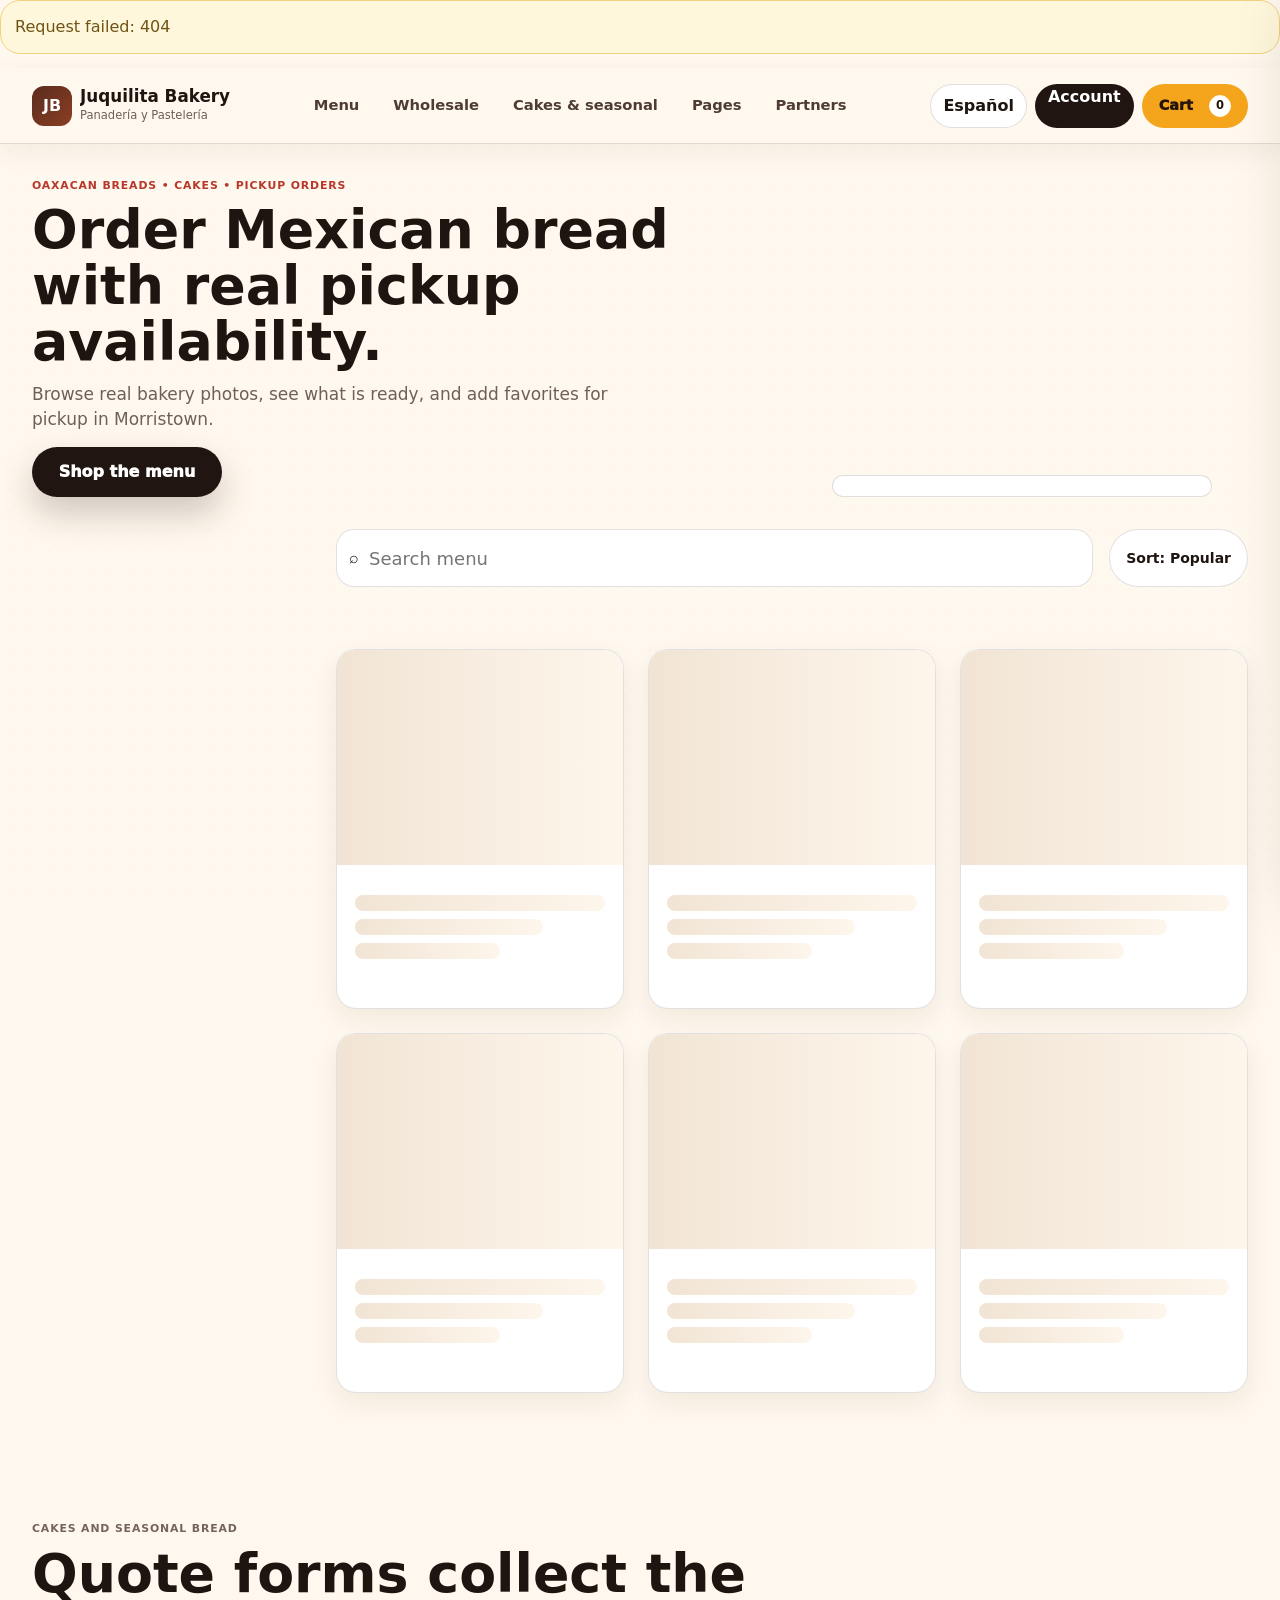
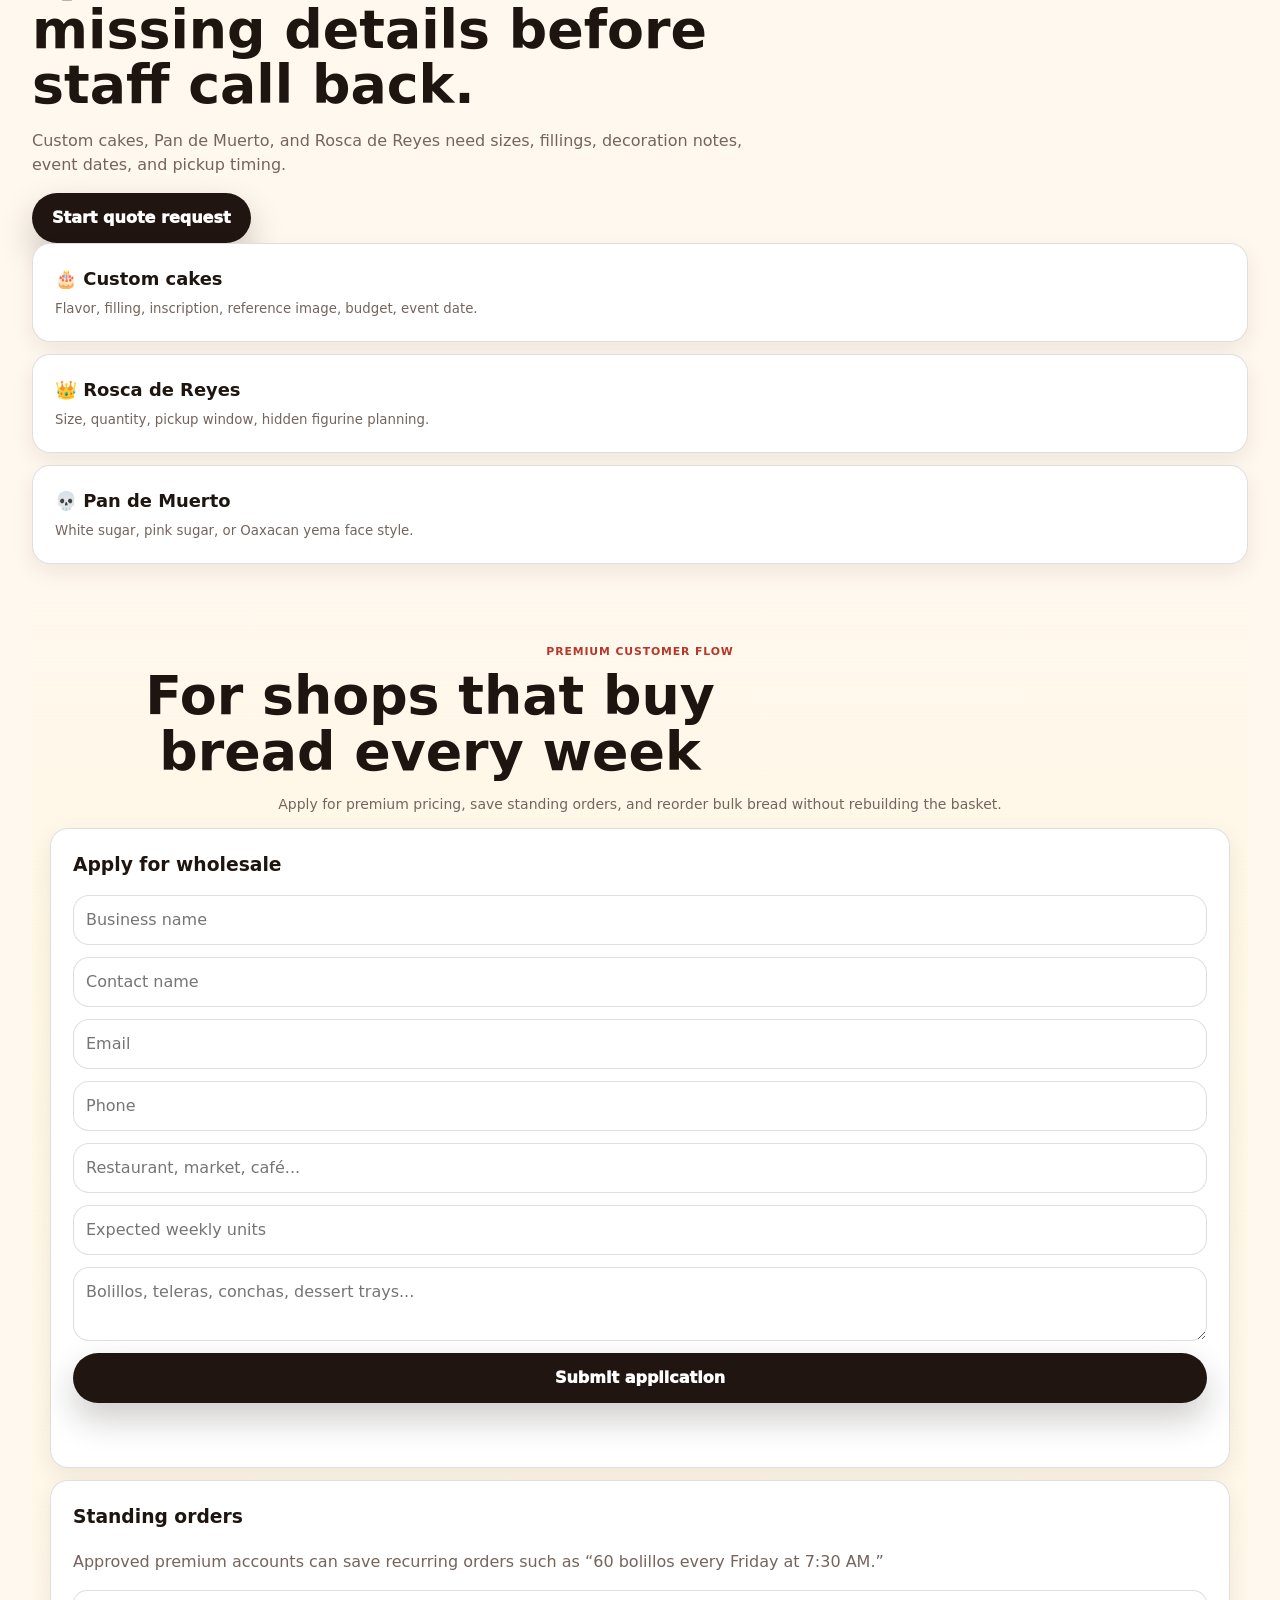
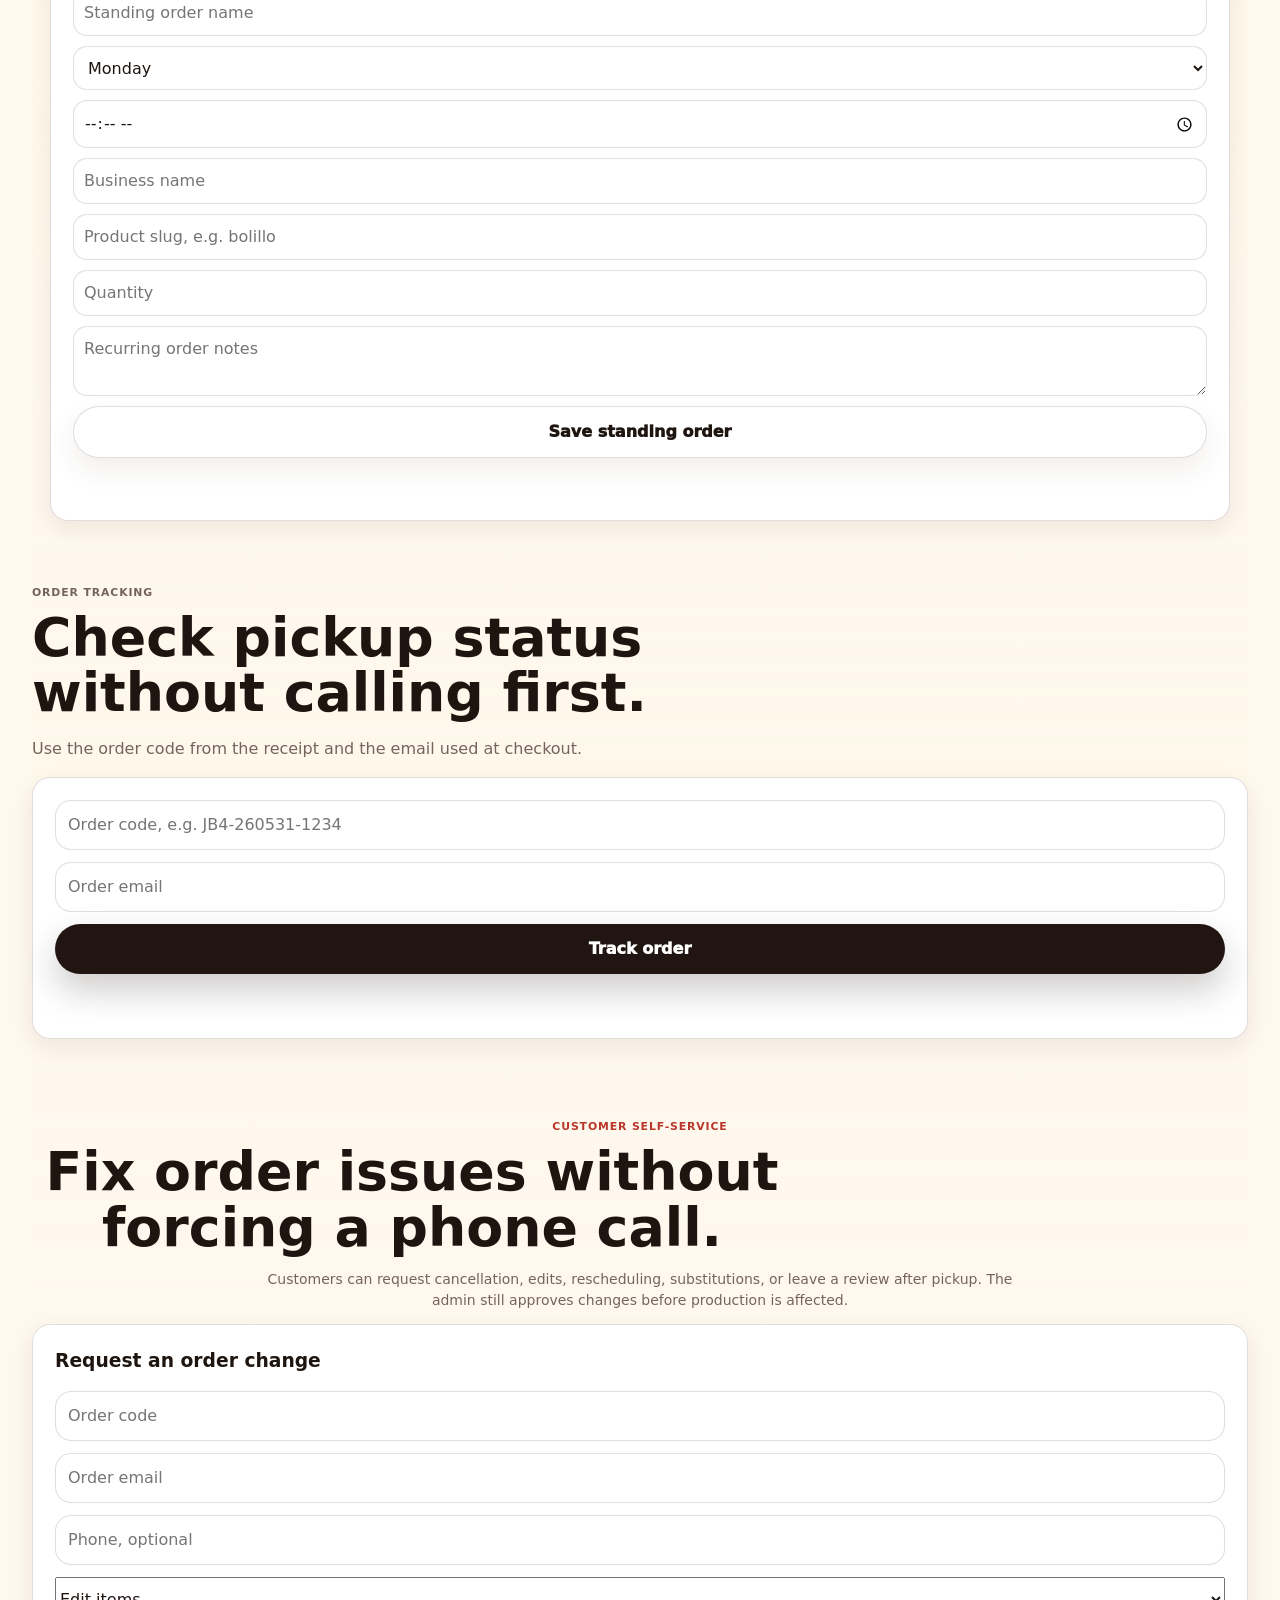
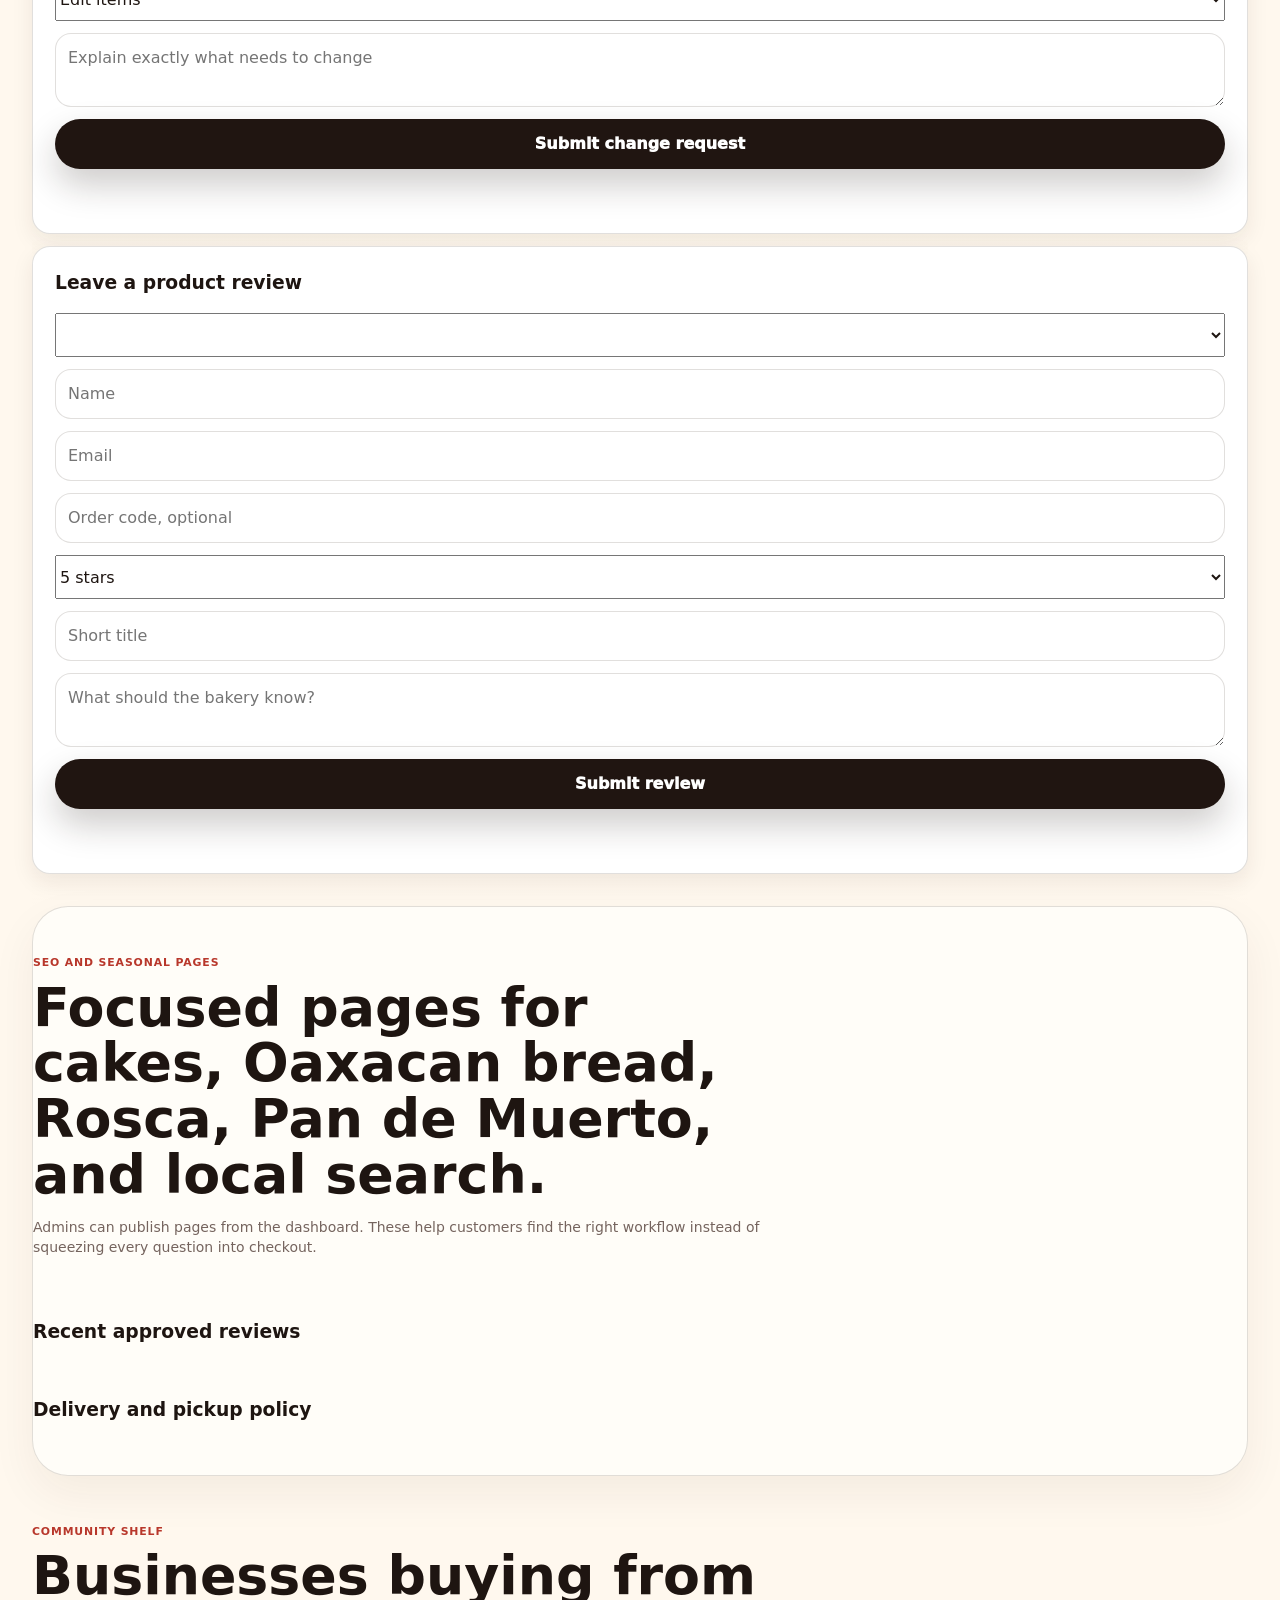
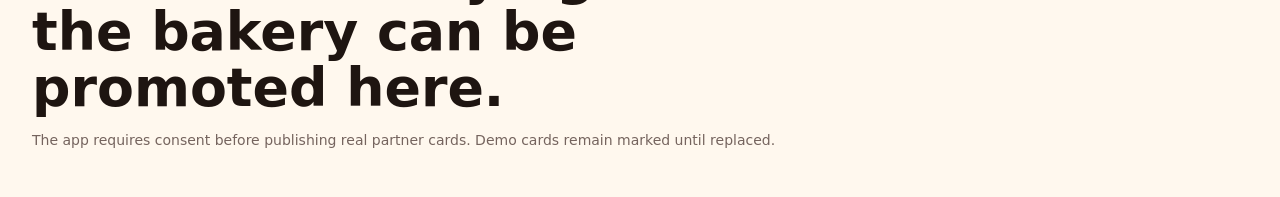
==== commit 0d8cf817: "Add mobile no-scroll ordering shell" ====
--- a/public/index.html
+++ b/public/index.html
@@ -50,6 +50,7 @@
     </nav>
     <div class="header-actions">
       <button id="languageBtn" class="pill-btn" type="button">Español</button>
+      <button id="mobileMoreBtn" class="pill-btn mobile-more-btn" type="button" aria-haspopup="dialog" aria-controls="mobileMoreSheet">More</button>
       <button id="accountBtn" class="pill-btn solid" type="button" data-i18n="account">Account</button>
       <button id="cartButton" class="cart-button" type="button" aria-label="Open cart"><span>🧺</span><b id="cartCount">0</b></button>
     </div>
@@ -290,6 +291,25 @@
   </aside>
   <div id="drawerShade" class="drawer-shade"></div>
 
+  <div id="mobileMoreBackdrop" class="sheet-backdrop mobile-more-backdrop" hidden></div>
+  <aside id="mobileMoreSheet" class="mobile-more-sheet" role="dialog" aria-modal="true" aria-labelledby="mobileMoreTitle" aria-hidden="true">
+    <div class="sheet-handle" aria-hidden="true"></div>
+    <div class="sheet-header">
+      <div>
+        <h2 id="mobileMoreTitle">More</h2>
+        <small>Ordering tools and bakery help.</small>
+      </div>
+      <button id="closeMobileMore" class="icon-button" type="button" aria-label="Close more menu">×</button>
+    </div>
+    <div class="mobile-more-actions">
+      <button type="button" data-mobile-more-action="quote">Cake or seasonal quote</button>
+      <button type="button" data-mobile-more-action="track">Track pickup order</button>
+      <button type="button" data-mobile-more-action="wholesale">Wholesale request</button>
+      <button type="button" data-mobile-more-action="account">Account</button>
+      <a href="tel:+14233078244">Call the bakery</a>
+    </div>
+  </aside>
+
   <dialog id="accountDialog" class="app-dialog">
     <form method="dialog" class="dialog-close"><button>×</button></form>
     <div class="tabs"><button data-tab="login" class="active" type="button" data-i18n="login">Login</button><button data-tab="register" type="button" data-i18n="register">Register</button><button data-tab="reset" type="button">Reset password</button></div>
@@ -321,6 +341,33 @@
     </section>
     <section id="accountPanel" class="account-panel"></section>
     <p id="authMessage" class="form-message"></p>
+  </dialog>
+
+  <dialog id="mobileTrackDialog" class="app-dialog mobile-action-dialog">
+    <form method="dialog" class="dialog-close"><button>×</button></form>
+    <h2>Track pickup order</h2>
+    <form id="mobileTrackOrderForm" class="checkout-form compact-mobile-form">
+      <input name="code" placeholder="Order code, e.g. JB6-..." required>
+      <input name="email" type="email" placeholder="Order email" required>
+      <button class="primary-action full" type="submit">Track order</button>
+      <div id="mobileTrackOrderResult" class="form-message"></div>
+    </form>
+  </dialog>
+
+  <dialog id="mobileWholesaleDialog" class="app-dialog mobile-action-dialog">
+    <form method="dialog" class="dialog-close"><button>×</button></form>
+    <h2 data-i18n="apply_wholesale">Apply for wholesale</h2>
+    <form id="mobileWholesaleForm" class="checkout-form compact-mobile-form">
+      <input name="business_name" placeholder="Business name" required>
+      <input name="contact_name" placeholder="Contact name" required>
+      <input name="email" placeholder="Email" type="email" required>
+      <input name="phone" placeholder="Phone" required>
+      <input name="business_type" placeholder="Restaurant, market, cafe..." required>
+      <input name="expected_weekly_units" type="number" min="0" placeholder="Expected weekly units">
+      <textarea name="requested_products" placeholder="Bolillos, teleras, conchas, dessert trays..."></textarea>
+      <button class="primary-action full" type="submit" data-i18n="submit_application">Submit application</button>
+      <p id="mobileWholesaleMessage" class="form-message"></p>
+    </form>
   </dialog>
 
   <dialog id="checkoutDialog" class="app-dialog wide">
--- a/public/mobile-ordering.css
+++ b/public/mobile-ordering.css
@@ -526,7 +526,16 @@
   overflow:auto;
   overscroll-behavior:contain;
 }
-.filter-sheet.open{transform:translate(-50%,0)}
+.filter-sheet[aria-hidden="true"],
+.mobile-more-sheet[aria-hidden="true"]{
+  visibility:hidden;
+  pointer-events:none;
+}
+.filter-sheet.open{
+  visibility:visible;
+  pointer-events:auto;
+  transform:translate(-50%,0)
+}
 .sheet-handle{
   width:42px;
   height:5px;
@@ -577,6 +586,12 @@
 .filter-sheet .chip{
   max-width:100%;
   white-space:normal;
+}
+.filter-sheet .mini-note{
+  margin:0;
+  color:var(--color-muted);
+  font-size:13px;
+  line-height:1.4;
 }
 .checkline{
   min-height:48px;
@@ -1039,6 +1054,10 @@
     min-height:44px;
     padding:0 var(--space-3);
     font-size:14px;
+  }
+  .category-rail .chip{
+    min-height:42px;
+    padding-inline:18px;
   }
   .filter-summary{
     grid-column:1/-1;
@@ -1077,6 +1096,10 @@
     border:0;
     background:transparent;
   }
+  .filter-row small,
+  .filter-sheet .mini-note{
+    display:none;
+  }
   .filter-sheet .chip-grid{
     display:grid;
     gap:var(--space-2);
@@ -1179,6 +1202,348 @@
 @media (min-width:1180px){
   .product-grid{
     grid-template-columns:repeat(3,minmax(0,1fr));
+  }
+}
+
+.mobile-more-btn,
+.mobile-more-sheet{
+  display:none;
+}
+
+@media (max-width:699px){
+  :root{
+    --top-bar-height:64px;
+  }
+  html,
+  body{
+    width:100%;
+    height:100%;
+    min-height:100%;
+    overflow:hidden;
+    overscroll-behavior:none;
+  }
+  body{
+    position:fixed;
+    inset:0;
+  }
+  main#top{
+    width:100%;
+    max-width:430px;
+    height:calc(100dvh - var(--top-bar-height));
+    margin-inline:auto;
+    overflow:hidden;
+  }
+  .site-header{
+    position:relative;
+    top:auto;
+    z-index:40;
+    height:var(--top-bar-height);
+    min-height:var(--top-bar-height);
+    max-width:430px;
+    overflow:hidden;
+    grid-template-columns:minmax(0,1fr) auto;
+    padding:var(--space-2) var(--space-3);
+    box-shadow:none;
+  }
+  .brand strong{
+    max-width:96px;
+  }
+  .brand small{
+    display:none;
+  }
+  .brand-mark{
+    width:38px;
+    height:38px;
+  }
+  .header-actions{
+    display:grid;
+    grid-template-columns:auto auto auto;
+    gap:6px;
+  }
+  #languageBtn,
+  .mobile-more-btn{
+    min-height:42px;
+    padding:0 10px;
+    font-size:13px;
+  }
+  .mobile-more-btn{
+    display:inline-flex;
+    align-items:center;
+    justify-content:center;
+  }
+  .cart-button{
+    width:42px;
+    height:42px;
+  }
+  .cart-button b{
+    transform:translate(14px,-14px);
+  }
+  main#top > section:not(#menu){
+    display:none!important;
+  }
+  .menu-layout{
+    width:100%;
+    height:100%;
+    max-width:430px;
+    display:block;
+    overflow:hidden;
+    padding:0 var(--space-3) calc(var(--space-2) + env(safe-area-inset-bottom));
+  }
+  body:has(.cart-bar:not([hidden])) .menu-layout{
+    padding-bottom:calc(66px + env(safe-area-inset-bottom));
+  }
+  .menu-main{
+    height:100%;
+    display:grid;
+    grid-template-rows:auto minmax(0,1fr);
+    gap:var(--space-2);
+    overflow:hidden;
+  }
+  .menu-controls{
+    display:grid;
+    gap:var(--space-2);
+    margin:0 calc(var(--space-3) * -1);
+    padding:var(--space-2) var(--space-3) 0;
+    background:var(--color-page);
+  }
+  .search-box{
+    min-height:44px;
+    margin:0;
+    border-radius:14px;
+    box-shadow:none;
+    border:1px solid var(--color-border);
+  }
+  .search-box input{
+    min-height:42px;
+  }
+  .quick-actions{
+    grid-template-columns:1fr 1fr;
+    gap:var(--space-2);
+    margin:0;
+  }
+  .quick-action{
+    min-height:42px;
+    font-size:13px;
+  }
+  .category-rail{
+    position:static;
+    top:auto;
+    max-height:44px;
+    margin:0 calc(var(--space-3) * -1);
+    padding:0 var(--space-3) var(--space-1);
+    border:0;
+    background:transparent;
+  }
+  .category-rail .chip{
+    min-height:40px;
+    padding:0 var(--space-3);
+    font-size:13px;
+  }
+  .filter-summary{
+    max-height:32px;
+    overflow:hidden;
+    padding:0;
+  }
+  .filter-chip{
+    min-height:30px;
+    font-size:12px;
+  }
+  .product-sections{
+    height:100%;
+    min-height:0;
+    display:block;
+    overflow:hidden;
+  }
+  .mobile-product-page{
+    height:100%;
+    min-height:0;
+    display:grid;
+    grid-template-rows:auto minmax(0,1fr) 44px;
+    gap:var(--space-2);
+    overflow:hidden;
+  }
+  .mobile-product-header{
+    min-height:34px;
+    align-items:start;
+  }
+  .mobile-product-header h2{
+    font-size:18px;
+    line-height:1.1;
+  }
+  .mobile-product-header small{
+    margin-top:0;
+    font-size:12px;
+  }
+  .mobile-product-grid{
+    height:100%;
+    min-height:0;
+    display:grid;
+    grid-template-columns:1fr;
+    grid-template-rows:repeat(2,minmax(0,1fr));
+    gap:var(--space-2);
+    overflow:hidden;
+  }
+  .mobile-product-grid .product-card{
+    height:100%;
+    min-height:0;
+    max-height:100%;
+    grid-template-columns:minmax(0,1fr) 82px;
+    gap:var(--space-2);
+    border-radius:16px;
+    box-shadow:0 6px 16px rgba(53,31,17,.08);
+  }
+  .mobile-product-grid .product-art,
+  .mobile-product-grid .skeleton-image{
+    width:82px;
+    height:82px;
+    margin:10px 10px 0 0;
+    border-radius:12px;
+  }
+  .mobile-product-grid .product-body{
+    display:flex;
+    flex-direction:column;
+    min-height:0;
+    padding:10px 0 10px 10px;
+    gap:4px;
+  }
+  .mobile-product-grid .product-card h3{
+    font-size:15px;
+    line-height:1.15;
+    -webkit-line-clamp:1;
+  }
+  .mobile-product-grid .product-card p{
+    font-size:12px;
+    line-height:1.3;
+    -webkit-line-clamp:1;
+  }
+  .mobile-product-grid .product-top.product-meta{
+    min-height:16px;
+  }
+  .mobile-product-grid .product-top.product-meta .stock-badge{
+    font-size:12px;
+  }
+  .mobile-product-grid .variant-box{
+    display:none!important;
+  }
+  .mobile-product-grid .product-foot{
+    margin-top:auto;
+  }
+  .mobile-product-grid .price{
+    font-size:15px;
+  }
+  .mobile-product-grid .add-button{
+    min-width:58px;
+    min-height:44px;
+    padding:0 var(--space-3);
+  }
+  .mobile-product-grid .inline-qty{
+    grid-template-columns:40px minmax(24px,auto) 40px;
+  }
+  .mobile-product-grid .inline-qty button{
+    width:40px;
+    height:44px;
+  }
+  .mobile-pager{
+    display:grid;
+    grid-template-columns:44px minmax(0,1fr) 44px;
+    gap:var(--space-2);
+    align-items:center;
+  }
+  .mobile-pager button{
+    min-width:44px;
+    min-height:44px;
+    border:1px solid var(--color-border);
+    border-radius:50%;
+    background:var(--color-card);
+    color:var(--color-text);
+    font-size:24px;
+    font-weight:900;
+  }
+  .mobile-pager button:disabled{
+    opacity:.36;
+  }
+  .mobile-pager span{
+    overflow:hidden;
+    color:var(--color-muted);
+    text-align:center;
+    font-size:13px;
+    font-weight:850;
+    text-overflow:ellipsis;
+    white-space:nowrap;
+  }
+  .mobile-empty-state{
+    height:100%;
+    display:grid;
+    align-content:center;
+    gap:var(--space-2);
+  }
+  .cart-bar{
+    left:var(--space-3);
+    right:var(--space-3);
+    bottom:calc(var(--space-2) + env(safe-area-inset-bottom));
+  }
+  .cart-bar button{
+    min-height:52px;
+    border-radius:16px;
+  }
+  .mobile-more-sheet{
+    position:fixed;
+    left:50%;
+    bottom:0;
+    z-index:82;
+    width:100%;
+    max-width:430px;
+    display:flex;
+    flex-direction:column;
+    gap:var(--space-3);
+    padding:var(--space-2) var(--space-4) calc(var(--space-4) + env(safe-area-inset-bottom));
+    border:1px solid var(--color-border);
+    border-radius:22px 22px 0 0;
+    background:var(--color-card);
+    box-shadow:var(--shadow-sheet);
+    transform:translate(-50%,110%);
+    transition:transform .24s ease;
+  }
+  .mobile-more-sheet.open{
+    visibility:visible;
+    pointer-events:auto;
+    transform:translate(-50%,0);
+  }
+  .mobile-more-actions{
+    display:grid;
+    gap:var(--space-2);
+  }
+  .mobile-more-actions button,
+  .mobile-more-actions a{
+    min-height:48px;
+    display:flex;
+    align-items:center;
+    justify-content:space-between;
+    border:1px solid var(--color-border);
+    border-radius:16px;
+    background:#fffaf4;
+    padding:0 var(--space-4);
+    color:var(--color-text);
+    font-weight:900;
+  }
+  .mobile-more-actions button::after,
+  .mobile-more-actions a::after{
+    content:">";
+    color:var(--color-muted);
+  }
+  .mobile-action-dialog .compact-mobile-form{
+    display:grid;
+    gap:var(--space-3);
+  }
+}
+
+@media (max-width:360px){
+  .brand strong{
+    max-width:82px;
+  }
+  #languageBtn,
+  .mobile-more-btn{
+    padding-inline:8px;
   }
 }
 
